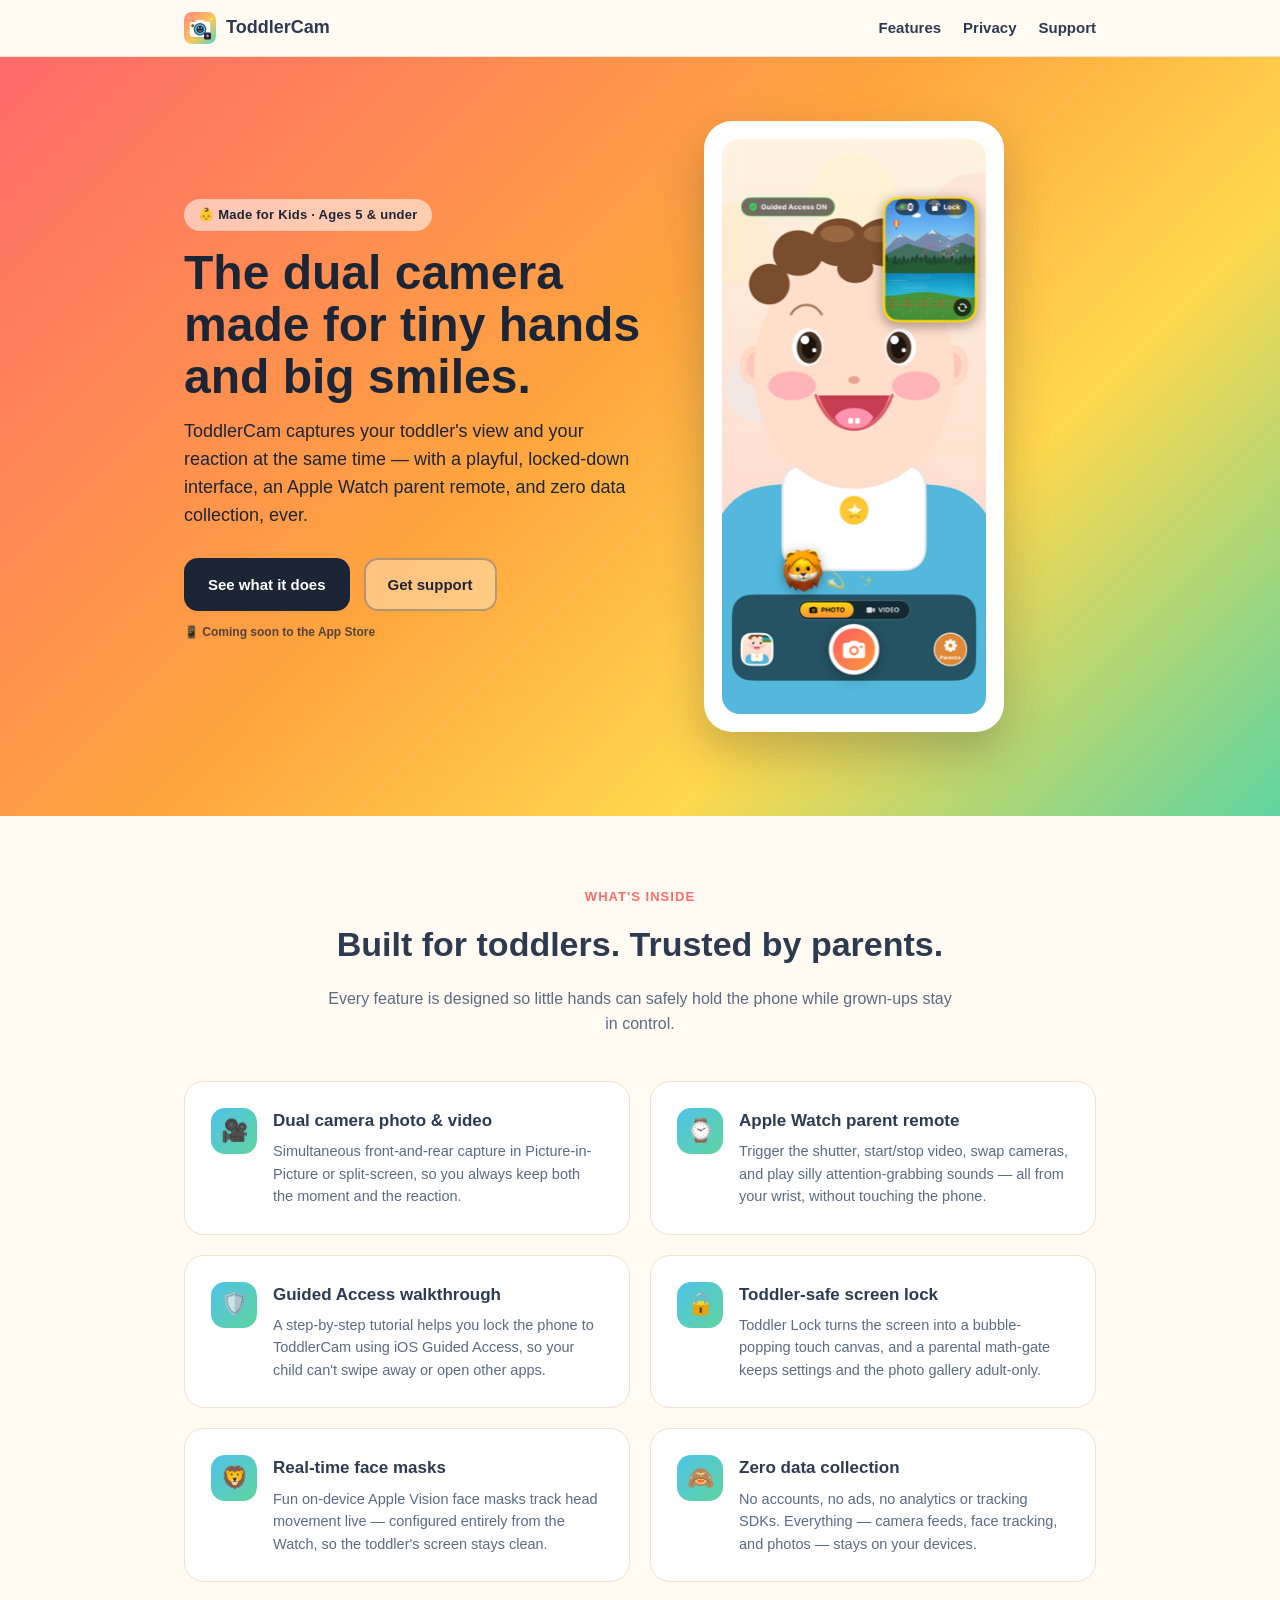
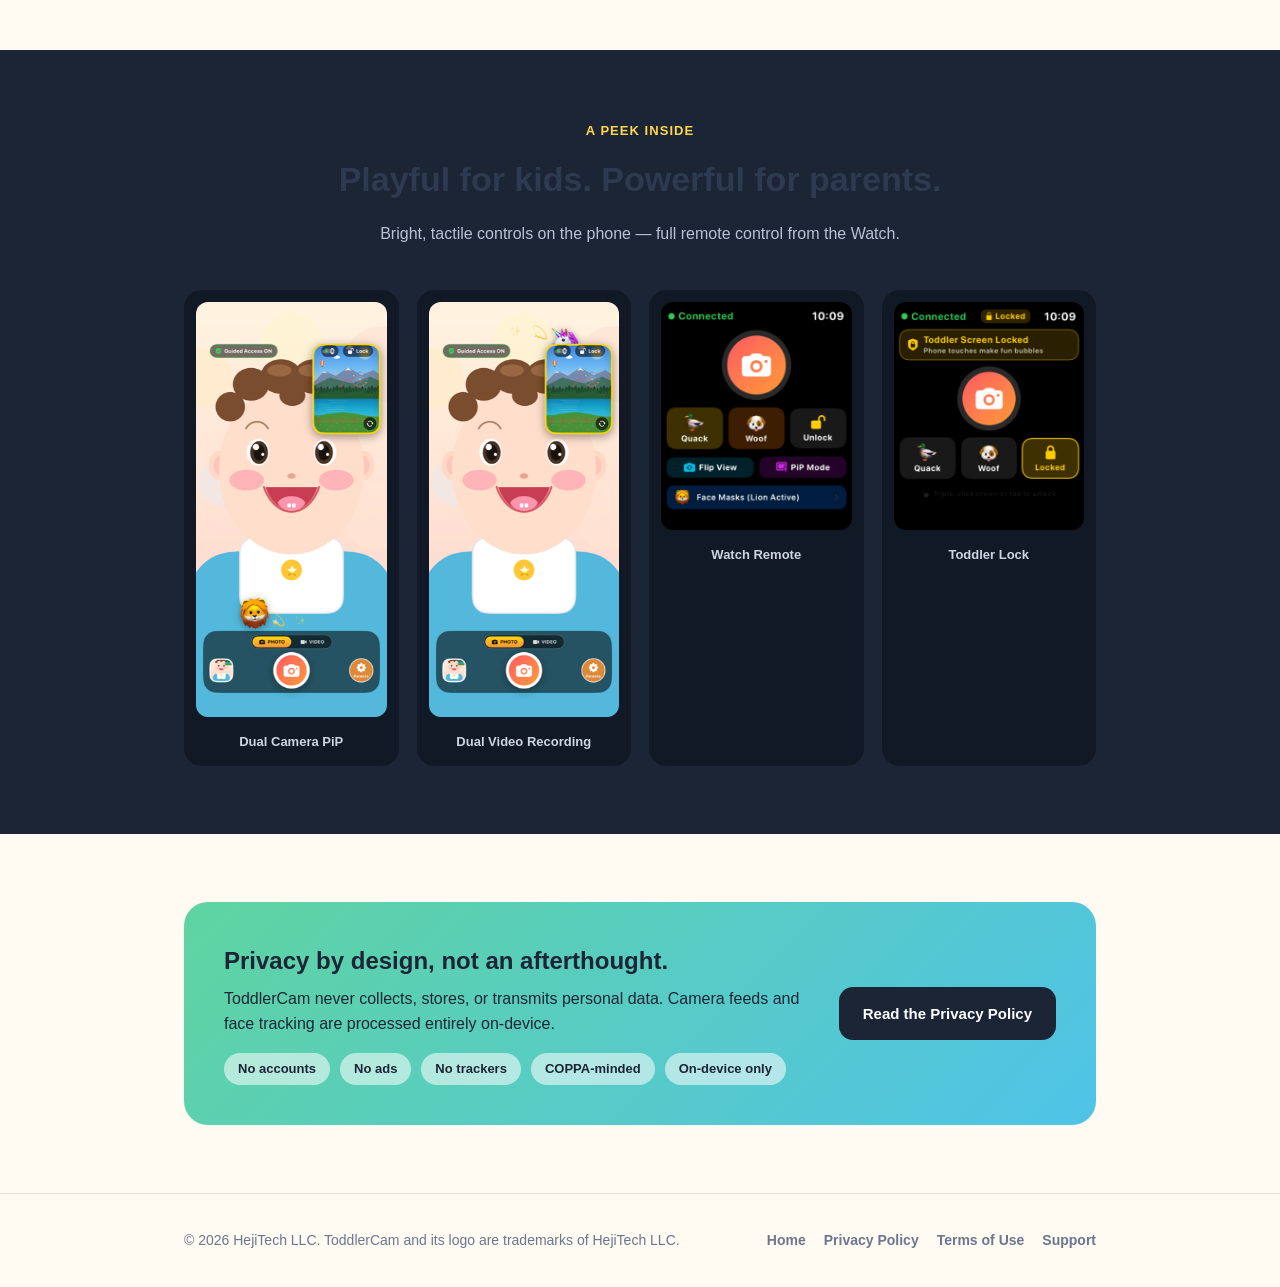
==== site/index.html @ aedd3dc6 "feat(site): add marketing site with privacy policy, terms, and support Adds a static landing page, P" ====
<!DOCTYPE html>
<html lang="en">
<head>
<meta charset="UTF-8">
<meta name="viewport" content="width=device-width, initial-scale=1">
<title>ToddlerCam — Dual Baby Camera</title>
<meta name="description" content="ToddlerCam is a child-safe dual-camera app for toddlers and babies, with an Apple Watch parent remote, Guided Access safety tools, and zero data collection.">
<link rel="icon" type="image/png" href="assets/app-icon.png">
<link rel="stylesheet" href="styles.css">
</head>
<body>

<nav class="nav">
  <div class="wrap">
    <a class="brand" href="index.html">
      <img src="assets/app-icon.png" alt="ToddlerCam icon">
      ToddlerCam
    </a>
    <div class="nav-links">
      <a href="#features">Features</a>
      <a href="#privacy">Privacy</a>
      <a href="support.html">Support</a>
    </div>
  </div>
</nav>

<header class="hero">
  <div class="wrap">
    <div>
      <span class="eyebrow">👶 Made for Kids · Ages 5 &amp; under</span>
      <h1>The dual camera made for tiny hands and big smiles.</h1>
      <p class="lead">
        ToddlerCam captures your toddler's view and your reaction at the same time —
        with a playful, locked-down interface, an Apple Watch parent remote, and
        zero data collection, ever.
      </p>
      <div class="cta-row">
        <a class="btn btn-dark" href="#features">See what it does</a>
        <a class="btn btn-outline" href="support.html">Get support</a>
      </div>
      <p class="badge-soon">📱 Coming soon to the App Store</p>
    </div>
    <div class="hero-art">
      <img src="assets/screenshot-dual-camera.png" alt="ToddlerCam dual camera picture-in-picture view">
    </div>
  </div>
</header>

<section id="features">
  <div class="wrap">
    <div class="section-head">
      <span class="kicker">What's inside</span>
      <h2>Built for toddlers. Trusted by parents.</h2>
      <p>Every feature is designed so little hands can safely hold the phone while grown-ups stay in control.</p>
    </div>
    <div class="features">
      <div class="feature-card">
        <div class="feature-icon">🎥</div>
        <div>
          <h3>Dual camera photo &amp; video</h3>
          <p>Simultaneous front-and-rear capture in Picture-in-Picture or split-screen, so you always keep both the moment and the reaction.</p>
        </div>
      </div>
      <div class="feature-card">
        <div class="feature-icon">⌚️</div>
        <div>
          <h3>Apple Watch parent remote</h3>
          <p>Trigger the shutter, start/stop video, swap cameras, and play silly attention-grabbing sounds — all from your wrist, without touching the phone.</p>
        </div>
      </div>
      <div class="feature-card">
        <div class="feature-icon">🛡️</div>
        <div>
          <h3>Guided Access walkthrough</h3>
          <p>A step-by-step tutorial helps you lock the phone to ToddlerCam using iOS Guided Access, so your child can't swipe away or open other apps.</p>
        </div>
      </div>
      <div class="feature-card">
        <div class="feature-icon">🔒</div>
        <div>
          <h3>Toddler-safe screen lock</h3>
          <p>Toddler Lock turns the screen into a bubble-popping touch canvas, and a parental math-gate keeps settings and the photo gallery adult-only.</p>
        </div>
      </div>
      <div class="feature-card">
        <div class="feature-icon">🦁</div>
        <div>
          <h3>Real-time face masks</h3>
          <p>Fun on-device Apple Vision face masks track head movement live — configured entirely from the Watch, so the toddler's screen stays clean.</p>
        </div>
      </div>
      <div class="feature-card">
        <div class="feature-icon">🙈</div>
        <div>
          <h3>Zero data collection</h3>
          <p>No accounts, no ads, no analytics or tracking SDKs. Everything — camera feeds, face tracking, and photos — stays on your devices.</p>
        </div>
      </div>
    </div>
  </div>
</section>

<section class="showcase">
  <div class="wrap">
    <div class="section-head">
      <span class="kicker">A peek inside</span>
      <h2>Playful for kids. Powerful for parents.</h2>
      <p>Bright, tactile controls on the phone — full remote control from the Watch.</p>
    </div>
    <div class="shots">
      <div class="shot">
        <img src="assets/screenshot-dual-camera.png" alt="Dual camera picture-in-picture view">
        <span>Dual Camera PiP</span>
      </div>
      <div class="shot">
        <img src="assets/screenshot-video.png" alt="Dual video recording in progress">
        <span>Dual Video Recording</span>
      </div>
      <div class="shot">
        <img src="assets/screenshot-watch.png" alt="Apple Watch remote control screen">
        <span>Watch Remote</span>
      </div>
      <div class="shot">
        <img src="assets/screenshot-lock.png" alt="Toddler lock bubble canvas on the Watch">
        <span>Toddler Lock</span>
      </div>
    </div>
  </div>
</section>

<section id="privacy">
  <div class="wrap">
    <div class="privacy-strip">
      <div>
        <h2>Privacy by design, not an afterthought.</h2>
        <p>ToddlerCam never collects, stores, or transmits personal data. Camera feeds and face tracking are processed entirely on-device.</p>
        <div class="pill-list">
          <span class="pill">No accounts</span>
          <span class="pill">No ads</span>
          <span class="pill">No trackers</span>
          <span class="pill">COPPA-minded</span>
          <span class="pill">On-device only</span>
        </div>
      </div>
      <a class="btn btn-dark" href="privacy.html">Read the Privacy Policy</a>
    </div>
  </div>
</section>

<footer>
  <div class="wrap">
    <span>© 2026 HejiTech LLC. ToddlerCam and its logo are trademarks of HejiTech LLC.</span>
    <nav>
      <a href="index.html">Home</a>
      <a href="privacy.html">Privacy Policy</a>
      <a href="terms.html">Terms of Use</a>
      <a href="support.html">Support</a>
    </nav>
  </div>
</footer>

</body>
</html>
---- site/styles.css ----
:root {
  --coral: #ff6b6b;
  --orange: #ffa53e;
  --yellow: #ffd84d;
  --mint: #5fd4a0;
  --sky: #4fc3e8;
  --navy: #2e3a50;
  --navy-deep: #1c2536;
  --ink: #26324a;
  --paper: #fffaf2;
  --card: #ffffff;
  --line: #eee2d0;
  --max: 960px;
}

* { box-sizing: border-box; }

html { scroll-behavior: smooth; }

body {
  margin: 0;
  font-family: -apple-system, BlinkMacSystemFont, "Segoe UI", Roboto, Helvetica, Arial, sans-serif;
  color: var(--ink);
  background: var(--paper);
  line-height: 1.55;
}

a { color: var(--coral); }
a:hover { color: var(--orange); }

img { display: block; max-width: 100%; }

.wrap {
  max-width: var(--max);
  margin: 0 auto;
  padding: 0 24px;
}

/* Nav */
.nav {
  position: sticky;
  top: 0;
  z-index: 20;
  background: rgba(255, 250, 242, 0.92);
  backdrop-filter: saturate(180%) blur(8px);
  border-bottom: 1px solid var(--line);
}

.nav .wrap {
  display: flex;
  align-items: center;
  justify-content: space-between;
  padding-top: 12px;
  padding-bottom: 12px;
}

.brand {
  display: flex;
  align-items: center;
  gap: 10px;
  font-weight: 800;
  font-size: 18px;
  color: var(--navy);
  text-decoration: none;
}

.brand img { width: 32px; height: 32px; border-radius: 8px; }

.nav-links {
  display: flex;
  gap: 22px;
  font-weight: 600;
  font-size: 15px;
}

.nav-links a { color: var(--navy); text-decoration: none; }
.nav-links a:hover { color: var(--coral); }

/* Hero */
.hero {
  background: linear-gradient(135deg, var(--coral) 0%, var(--orange) 45%, var(--yellow) 70%, var(--mint) 100%);
  padding: 64px 0 84px;
  color: var(--navy-deep);
}

.hero .wrap {
  display: grid;
  grid-template-columns: 1.1fr 0.9fr;
  gap: 40px;
  align-items: center;
}

@media (max-width: 720px) {
  .hero .wrap { grid-template-columns: 1fr; text-align: center; }
  .hero-art { order: -1; margin: 0 auto; }
}

.eyebrow {
  display: inline-block;
  background: rgba(255, 255, 255, 0.55);
  border-radius: 999px;
  padding: 6px 14px;
  font-weight: 700;
  font-size: 13px;
  letter-spacing: 0.02em;
  margin-bottom: 16px;
}

.hero h1 {
  font-size: clamp(32px, 5vw, 48px);
  line-height: 1.08;
  margin: 0 0 16px;
  font-weight: 800;
}

.hero p.lead {
  font-size: 18px;
  max-width: 46ch;
  margin: 0 0 28px;
}

@media (max-width: 720px) {
  .hero p.lead { margin-left: auto; margin-right: auto; }
}

.cta-row {
  display: flex;
  gap: 14px;
  flex-wrap: wrap;
}

@media (max-width: 720px) {
  .cta-row { justify-content: center; }
}

.btn {
  display: inline-flex;
  align-items: center;
  gap: 8px;
  padding: 13px 22px;
  border-radius: 14px;
  font-weight: 700;
  font-size: 15px;
  text-decoration: none;
  border: 2px solid transparent;
}

.btn-dark {
  background: var(--navy-deep);
  color: #fff;
}
.btn-dark:hover { background: #10151f; color: #fff; }

.btn-outline {
  background: rgba(255, 255, 255, 0.35);
  color: var(--navy-deep);
  border-color: rgba(46, 58, 80, 0.35);
}
.btn-outline:hover { background: rgba(255, 255, 255, 0.6); color: var(--navy-deep); }

.badge-soon {
  font-size: 12px;
  font-weight: 700;
  opacity: 0.75;
}

.hero-art {
  background: var(--card);
  border-radius: 28px;
  padding: 18px;
  box-shadow: 0 20px 45px rgba(28, 37, 54, 0.25);
  max-width: 300px;
}

.hero-art img { border-radius: 18px; }

/* Sections */
section { padding: 68px 0; }

.section-head {
  text-align: center;
  max-width: 640px;
  margin: 0 auto 44px;
}

.section-head .kicker {
  color: var(--coral);
  font-weight: 800;
  font-size: 13px;
  letter-spacing: 0.08em;
  text-transform: uppercase;
}

.section-head h2 {
  font-size: clamp(26px, 3.4vw, 34px);
  margin: 10px 0 12px;
  color: var(--navy);
}

.section-head p { color: #5c6a82; font-size: 16px; }

.features {
  display: grid;
  grid-template-columns: repeat(2, 1fr);
  gap: 20px;
}

@media (max-width: 720px) {
  .features { grid-template-columns: 1fr; }
}

.feature-card {
  background: var(--card);
  border: 1px solid var(--line);
  border-radius: 20px;
  padding: 26px;
  display: flex;
  gap: 16px;
}

.feature-icon {
  flex: 0 0 auto;
  width: 46px;
  height: 46px;
  border-radius: 14px;
  display: flex;
  align-items: center;
  justify-content: center;
  font-size: 22px;
  background: linear-gradient(135deg, var(--sky), var(--mint));
}

.feature-card h3 {
  margin: 0 0 6px;
  font-size: 17px;
  color: var(--navy);
}

.feature-card p { margin: 0; color: #5c6a82; font-size: 14.5px; }

.showcase {
  background: var(--navy-deep);
  color: #f4f1ea;
}

.showcase .section-head p { color: #b9c2d4; }
.showcase .section-head .kicker { color: var(--yellow); }

.shots {
  display: grid;
  grid-template-columns: repeat(4, 1fr);
  gap: 18px;
}

@media (max-width: 900px) {
  .shots { grid-template-columns: repeat(2, 1fr); }
}

.shot {
  background: #111826;
  border-radius: 18px;
  padding: 12px;
  text-align: center;
}

.shot img { border-radius: 12px; margin: 0 auto 12px; }
.shot span { font-size: 13px; font-weight: 600; color: #cdd5e4; }

.privacy-strip {
  background: linear-gradient(135deg, var(--mint), var(--sky));
  border-radius: 24px;
  padding: 40px;
  display: grid;
  grid-template-columns: 1fr auto;
  gap: 24px;
  align-items: center;
  color: var(--navy-deep);
}

@media (max-width: 720px) {
  .privacy-strip { grid-template-columns: 1fr; text-align: center; }
}

.privacy-strip h2 { margin: 0 0 8px; font-size: 24px; }
.privacy-strip p { margin: 0; }

.pill-list {
  display: flex;
  flex-wrap: wrap;
  gap: 10px;
  margin-top: 16px;
}

@media (max-width: 720px) {
  .pill-list { justify-content: center; }
}

.pill {
  background: rgba(255, 255, 255, 0.55);
  border-radius: 999px;
  padding: 6px 14px;
  font-size: 13px;
  font-weight: 700;
}

footer {
  border-top: 1px solid var(--line);
  padding: 36px 0;
  font-size: 14px;
  color: #6b7690;
}

footer .wrap {
  display: flex;
  justify-content: space-between;
  flex-wrap: wrap;
  gap: 16px;
}

footer nav { display: flex; gap: 18px; flex-wrap: wrap; }
footer nav a { color: #6b7690; text-decoration: none; font-weight: 600; }
footer nav a:hover { color: var(--coral); }

/* Legal / doc pages */
.doc-hero {
  background: linear-gradient(135deg, var(--coral), var(--orange));
  color: var(--navy-deep);
  padding: 48px 0 40px;
}

.doc-hero h1 { margin: 0 0 8px; font-size: clamp(28px, 4vw, 38px); }
.doc-hero p { margin: 0; font-weight: 600; }

.doc {
  max-width: 760px;
  margin: 0 auto;
  padding: 48px 24px 80px;
}

.doc h2 {
  color: var(--navy);
  font-size: 20px;
  margin-top: 40px;
  border-bottom: 2px solid var(--line);
  padding-bottom: 8px;
}

.doc h2:first-child { margin-top: 0; }

.doc h3 { color: var(--navy); font-size: 16.5px; margin-top: 24px; }

.doc p, .doc li { color: #3d4a63; font-size: 15.5px; }

.doc ul { padding-left: 20px; }

.callout {
  background: #fff4e6;
  border: 1px solid #ffdca8;
  border-radius: 14px;
  padding: 16px 20px;
  font-size: 14.5px;
  color: #7a4a12;
  margin: 20px 0;
}

.faq-item {
  background: var(--card);
  border: 1px solid var(--line);
  border-radius: 16px;
  padding: 20px 22px;
  margin-bottom: 14px;
}

.faq-item h3 { margin: 0 0 8px; color: var(--navy); font-size: 16px; }
.faq-item p { margin: 0; color: #5c6a82; font-size: 14.5px; }

.contact-card {
  background: var(--navy-deep);
  color: #f4f1ea;
  border-radius: 20px;
  padding: 32px;
  text-align: center;
}

.contact-card a {
  color: var(--yellow);
  font-weight: 700;
  font-size: 18px;
}
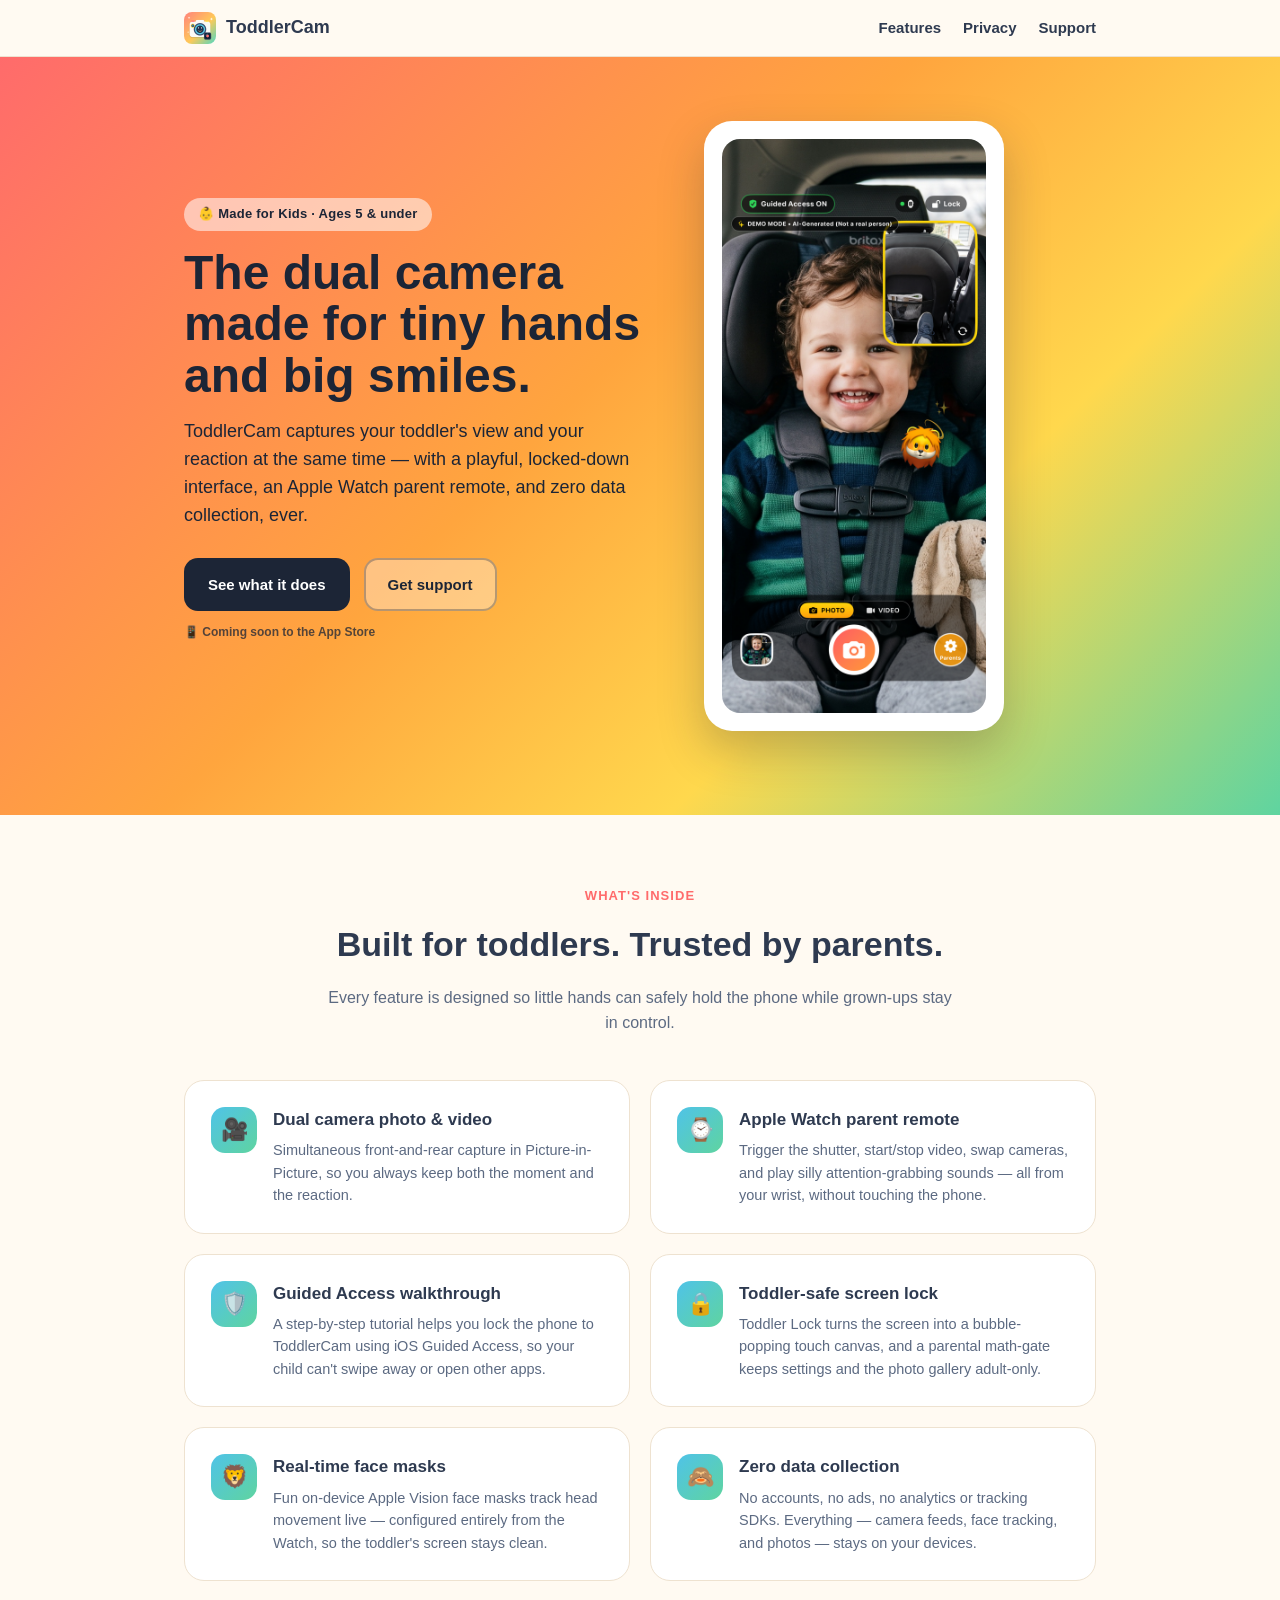
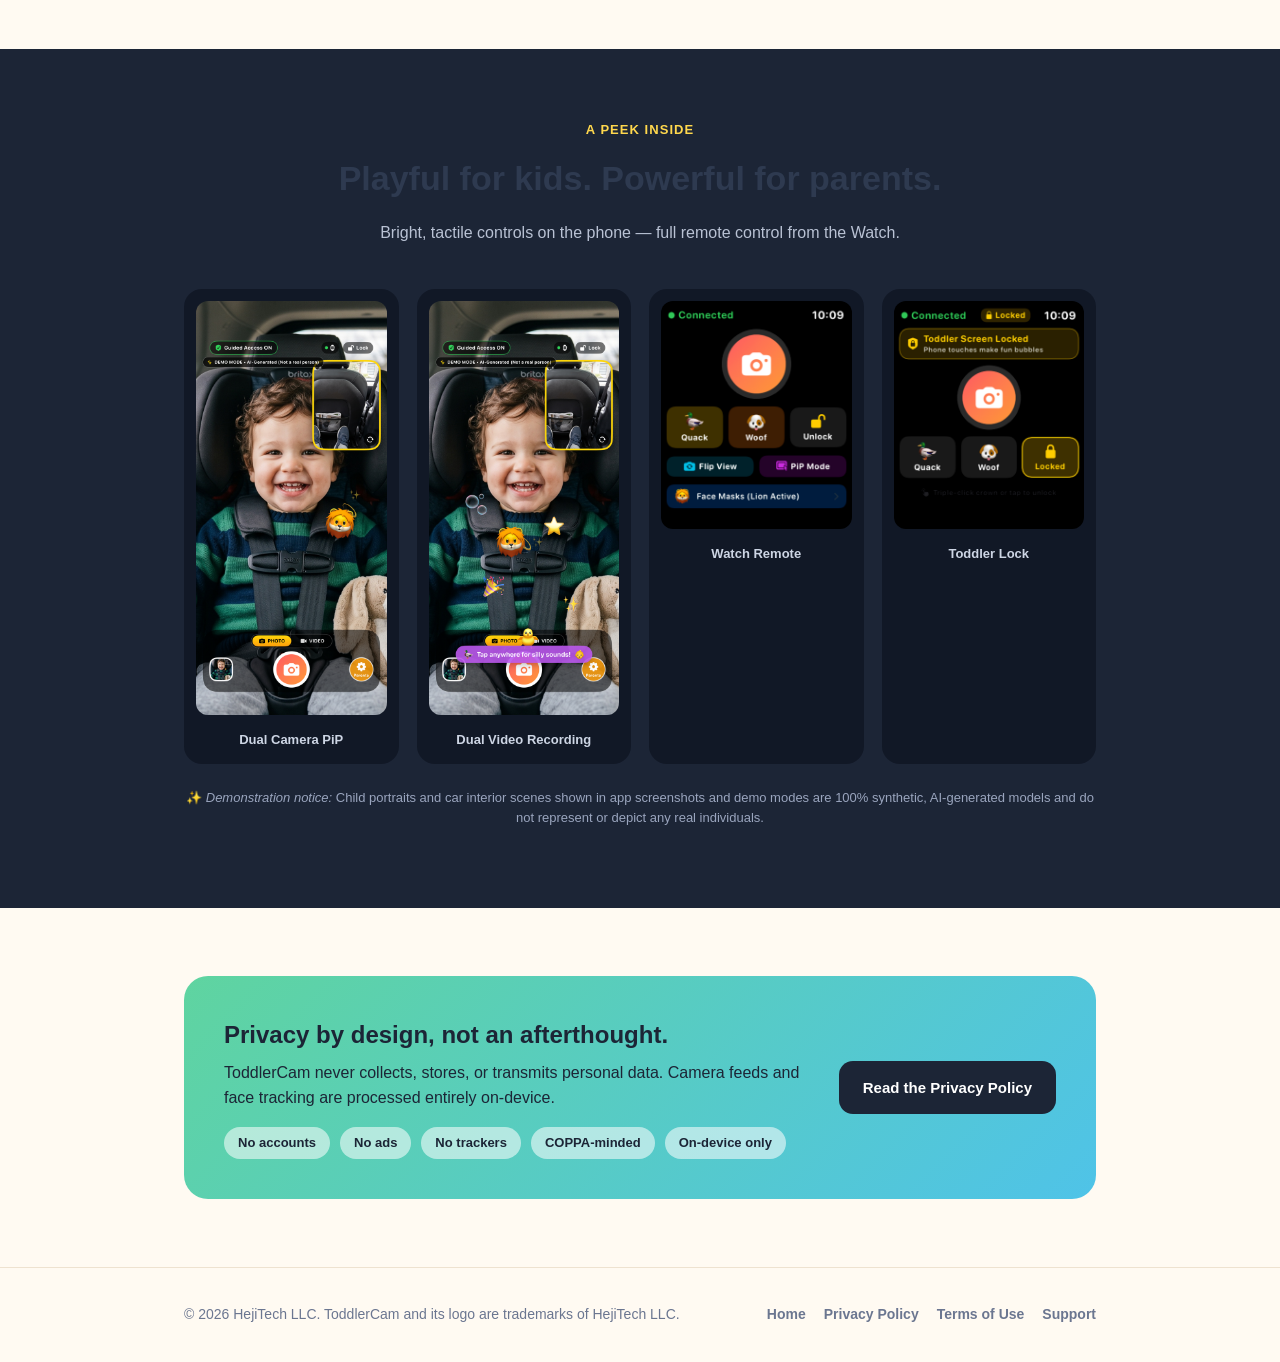
==== commit 7928509d: "feat(demo): update landing page and App Store metadata with AI demo imagery and disclaimers" ====
--- a/site/index.html
+++ b/site/index.html
@@ -41,7 +41,7 @@
       <p class="badge-soon">📱 Coming soon to the App Store</p>
     </div>
     <div class="hero-art">
-      <img src="assets/screenshot-dual-camera.png" alt="ToddlerCam dual camera picture-in-picture view">
+      <img src="assets/screenshot-dual-camera.png" alt="ToddlerCam dual camera picture-in-picture view with toddler in car seat and AI demonstration">
     </div>
   </div>
 </header>
@@ -58,7 +58,7 @@
         <div class="feature-icon">🎥</div>
         <div>
           <h3>Dual camera photo &amp; video</h3>
-          <p>Simultaneous front-and-rear capture in Picture-in-Picture or split-screen, so you always keep both the moment and the reaction.</p>
+          <p>Simultaneous front-and-rear capture in Picture-in-Picture, so you always keep both the moment and the reaction.</p>
         </div>
       </div>
       <div class="feature-card">
@@ -125,6 +125,7 @@
         <span>Toddler Lock</span>
       </div>
     </div>
+    <p class="disclaimer-note">✨ <em>Demonstration notice:</em> Child portraits and car interior scenes shown in app screenshots and demo modes are 100% synthetic, AI-generated models and do not represent or depict any real individuals.</p>
   </div>
 </section>
 
--- a/site/styles.css
+++ b/site/styles.css
@@ -266,6 +266,14 @@
 .shot img { border-radius: 12px; margin: 0 auto 12px; }
 .shot span { font-size: 13px; font-weight: 600; color: #cdd5e4; }
 
+.disclaimer-note {
+  margin-top: 24px;
+  text-align: center;
+  font-size: 13px;
+  color: #9aa5be;
+  line-height: 1.5;
+}
+
 .privacy-strip {
   background: linear-gradient(135deg, var(--mint), var(--sky));
   border-radius: 24px;
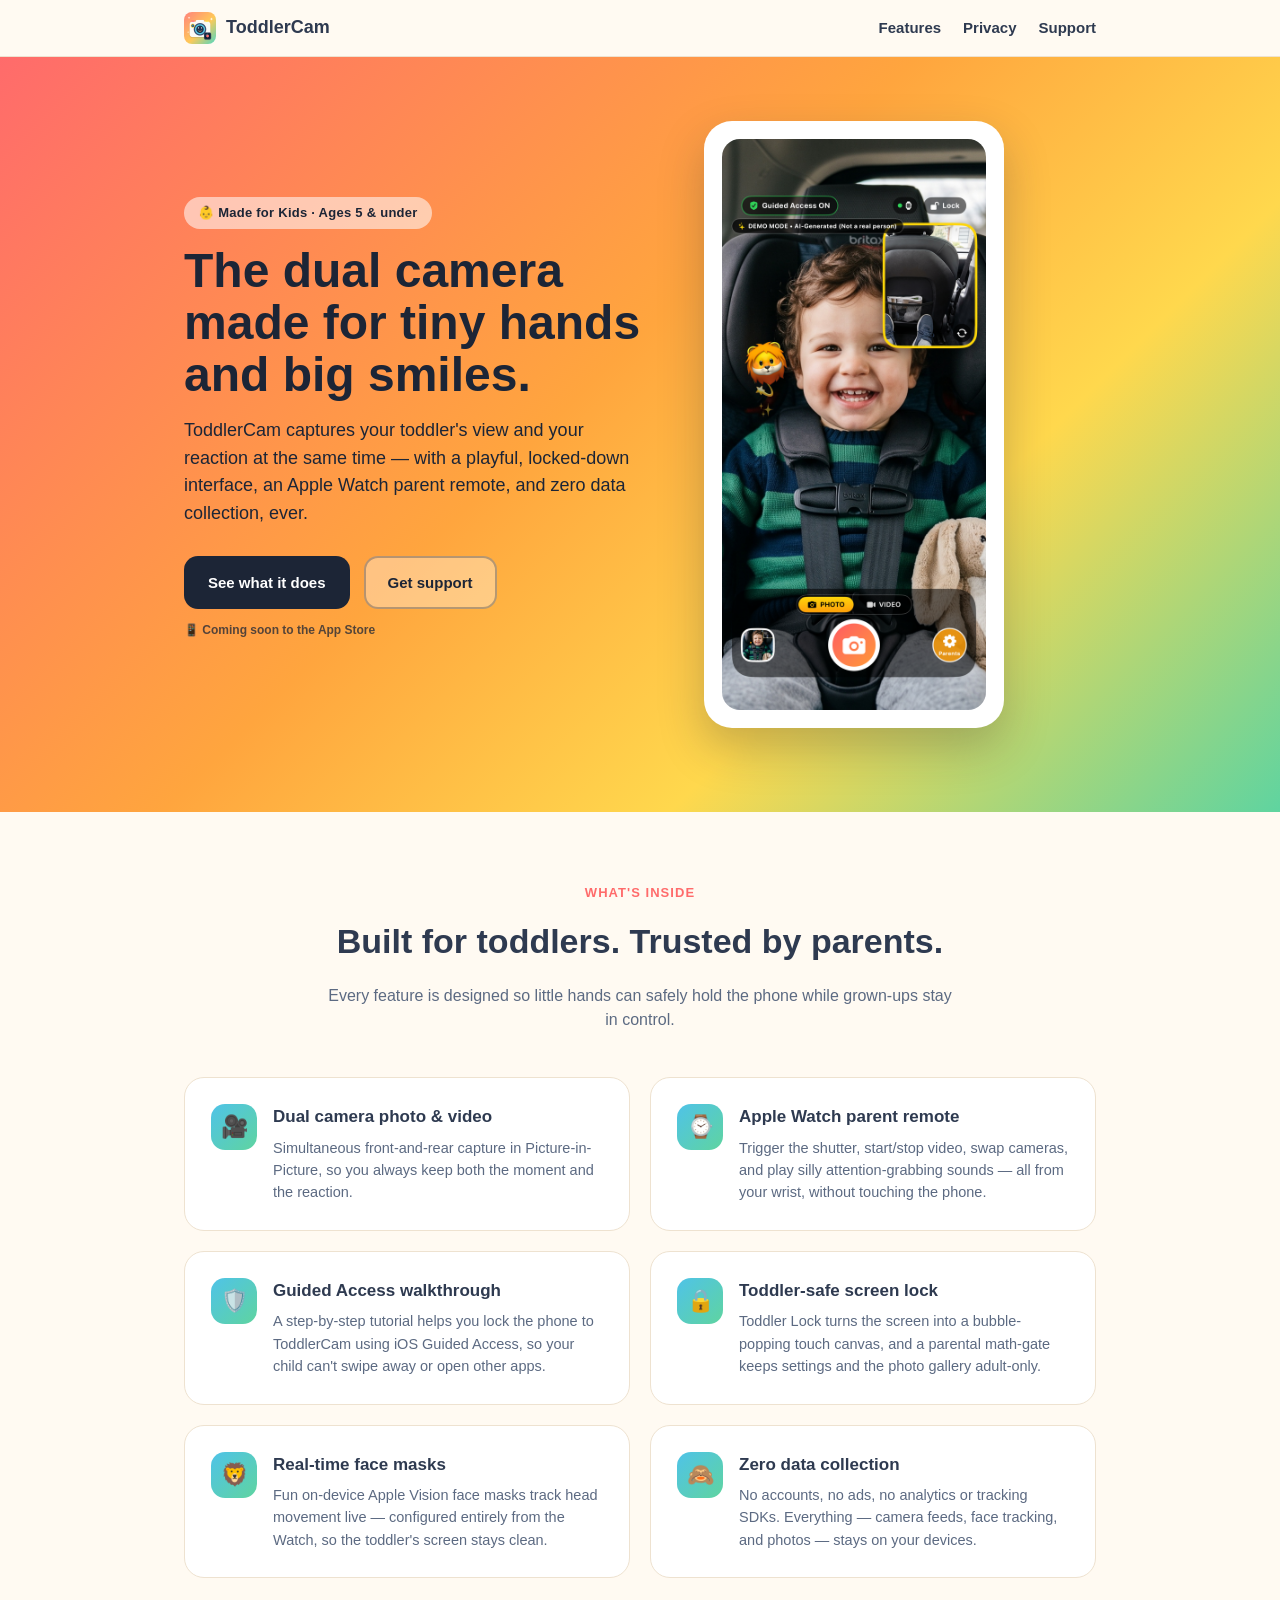
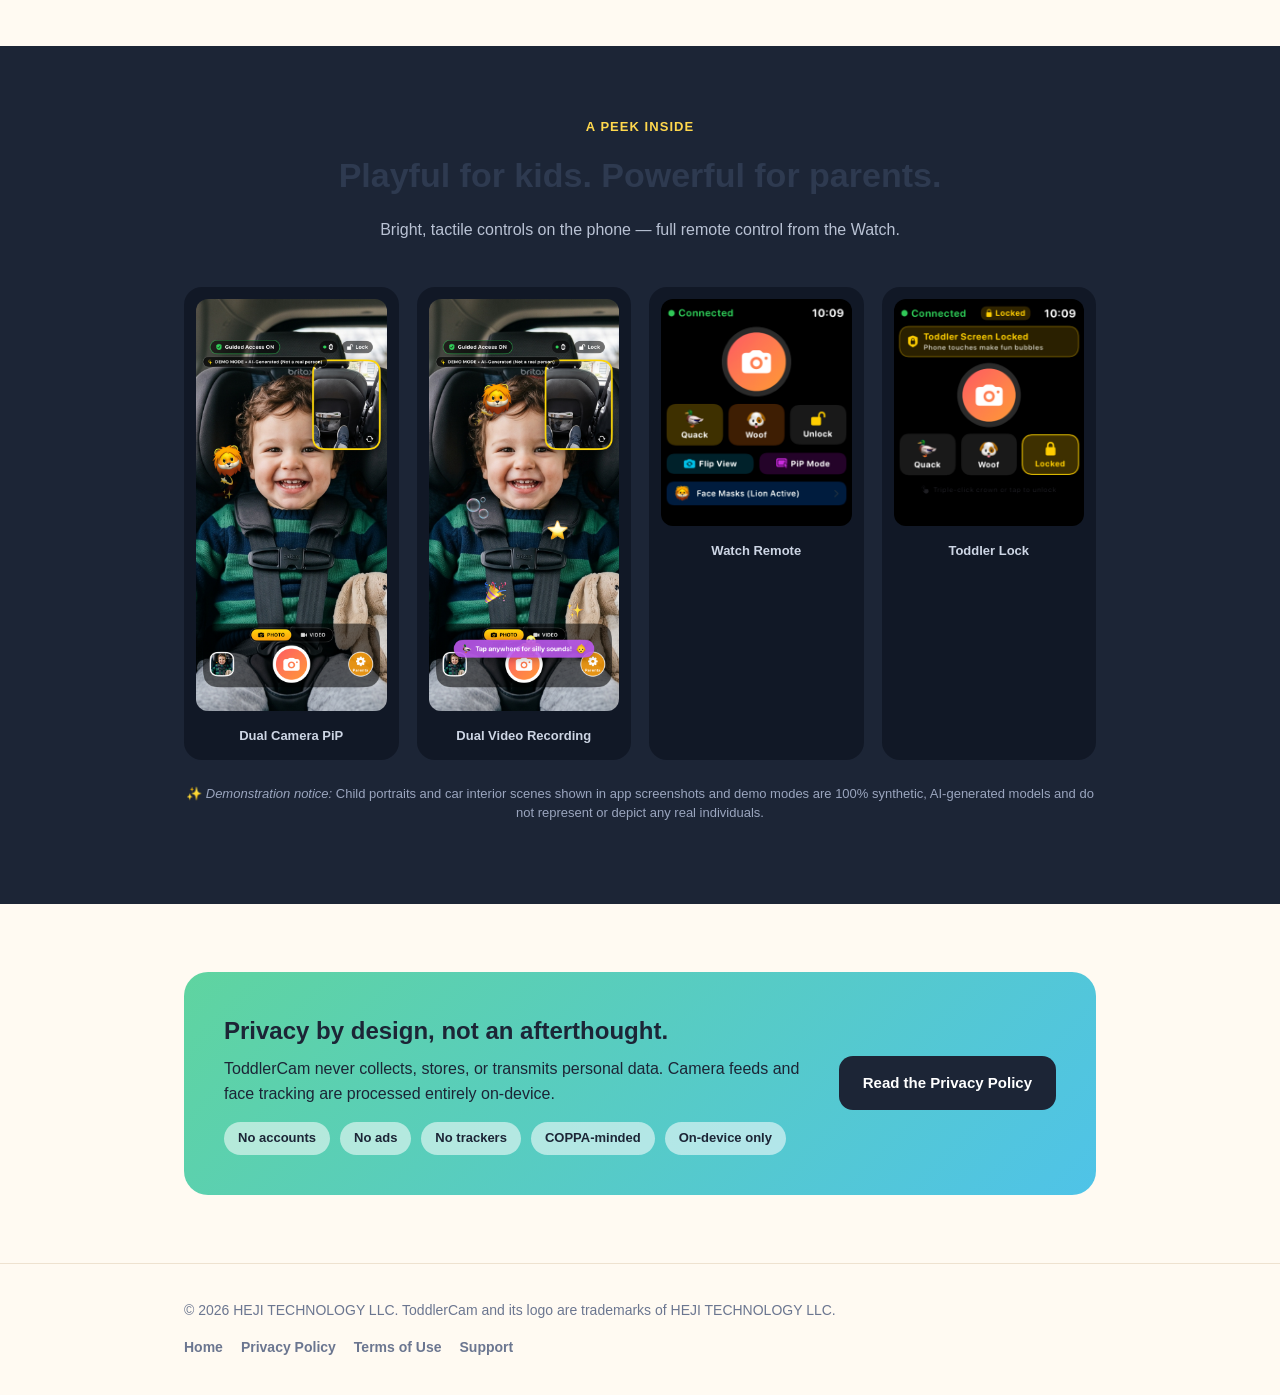
==== commit 3af6bfc6: "docs: standardize legal company name to HEJI TECHNOLOGY LLC across metadata and site" ====
--- a/site/index.html
+++ b/site/index.html
@@ -150,7 +150,7 @@
 
 <footer>
   <div class="wrap">
-    <span>© 2026 HejiTech LLC. ToddlerCam and its logo are trademarks of HejiTech LLC.</span>
+    <span>© 2026 HEJI TECHNOLOGY LLC. ToddlerCam and its logo are trademarks of HEJI TECHNOLOGY LLC.</span>
     <nav>
       <a href="index.html">Home</a>
       <a href="privacy.html">Privacy Policy</a>
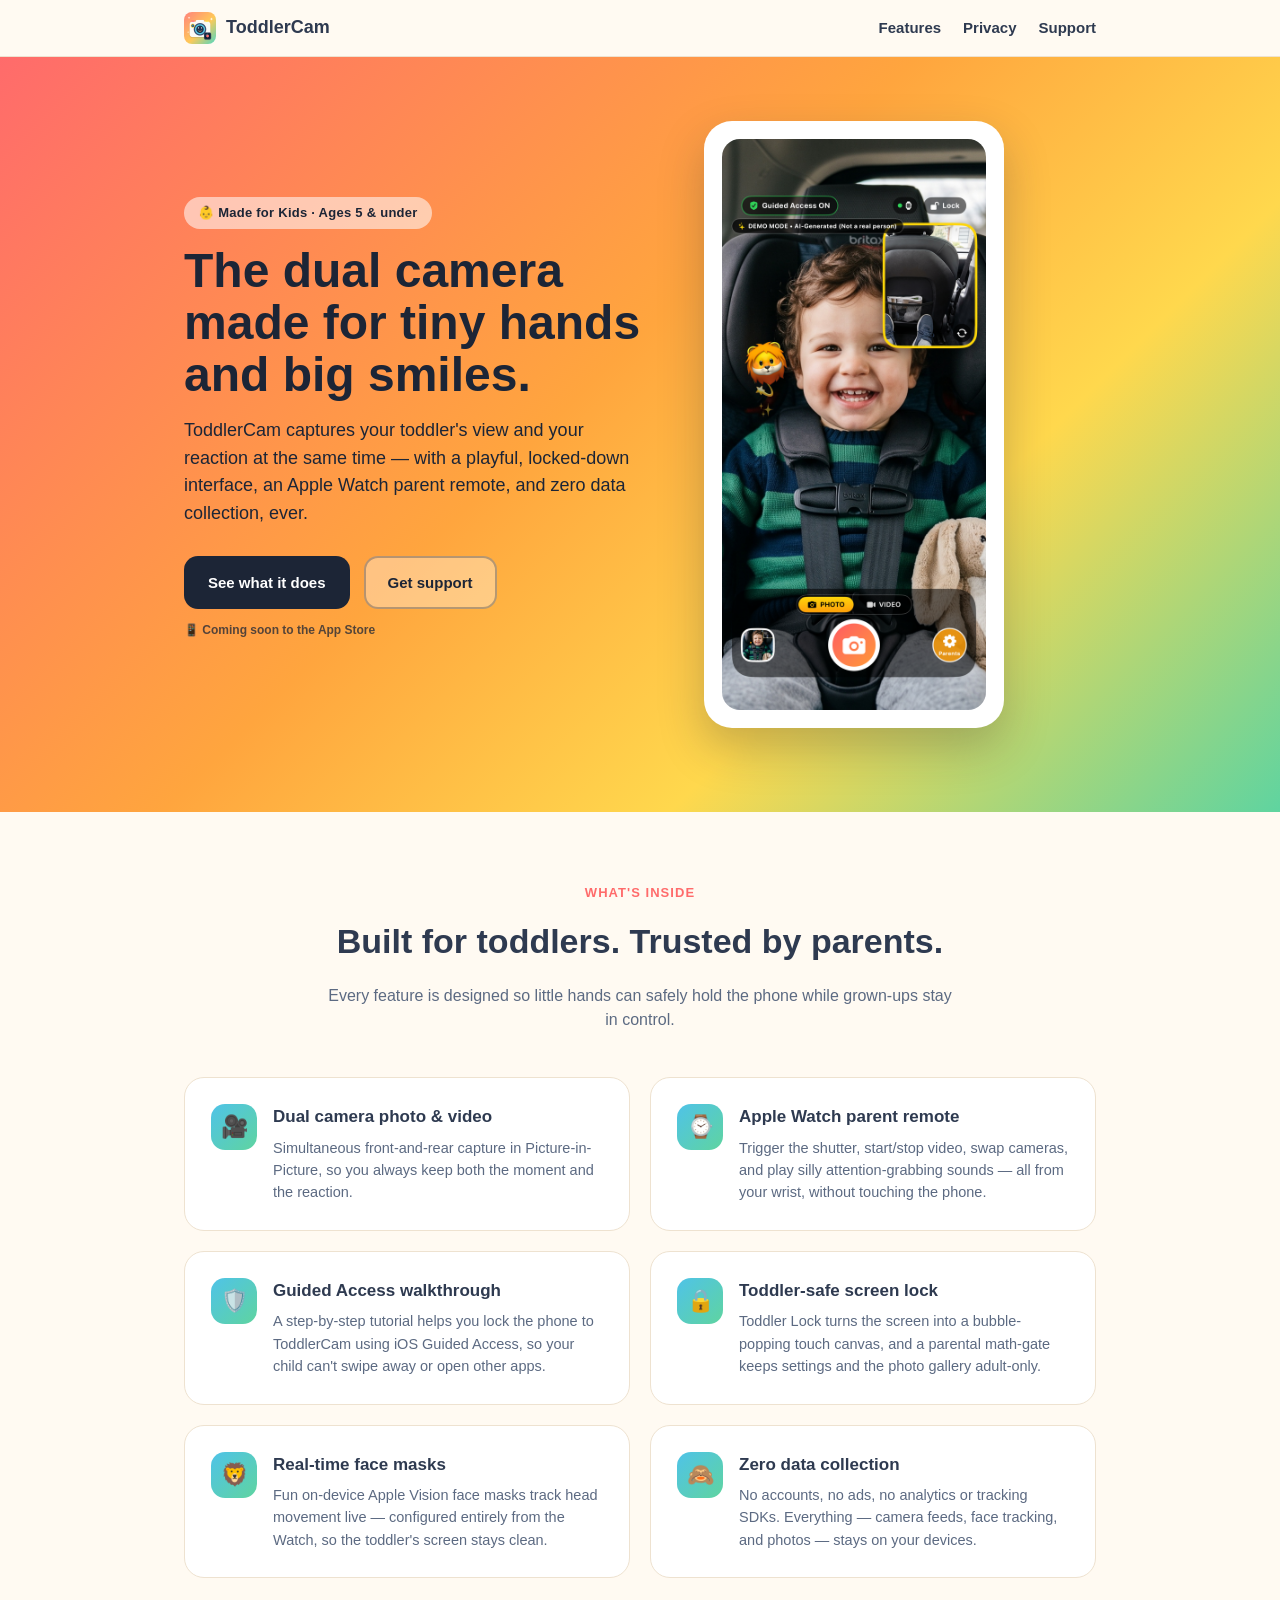
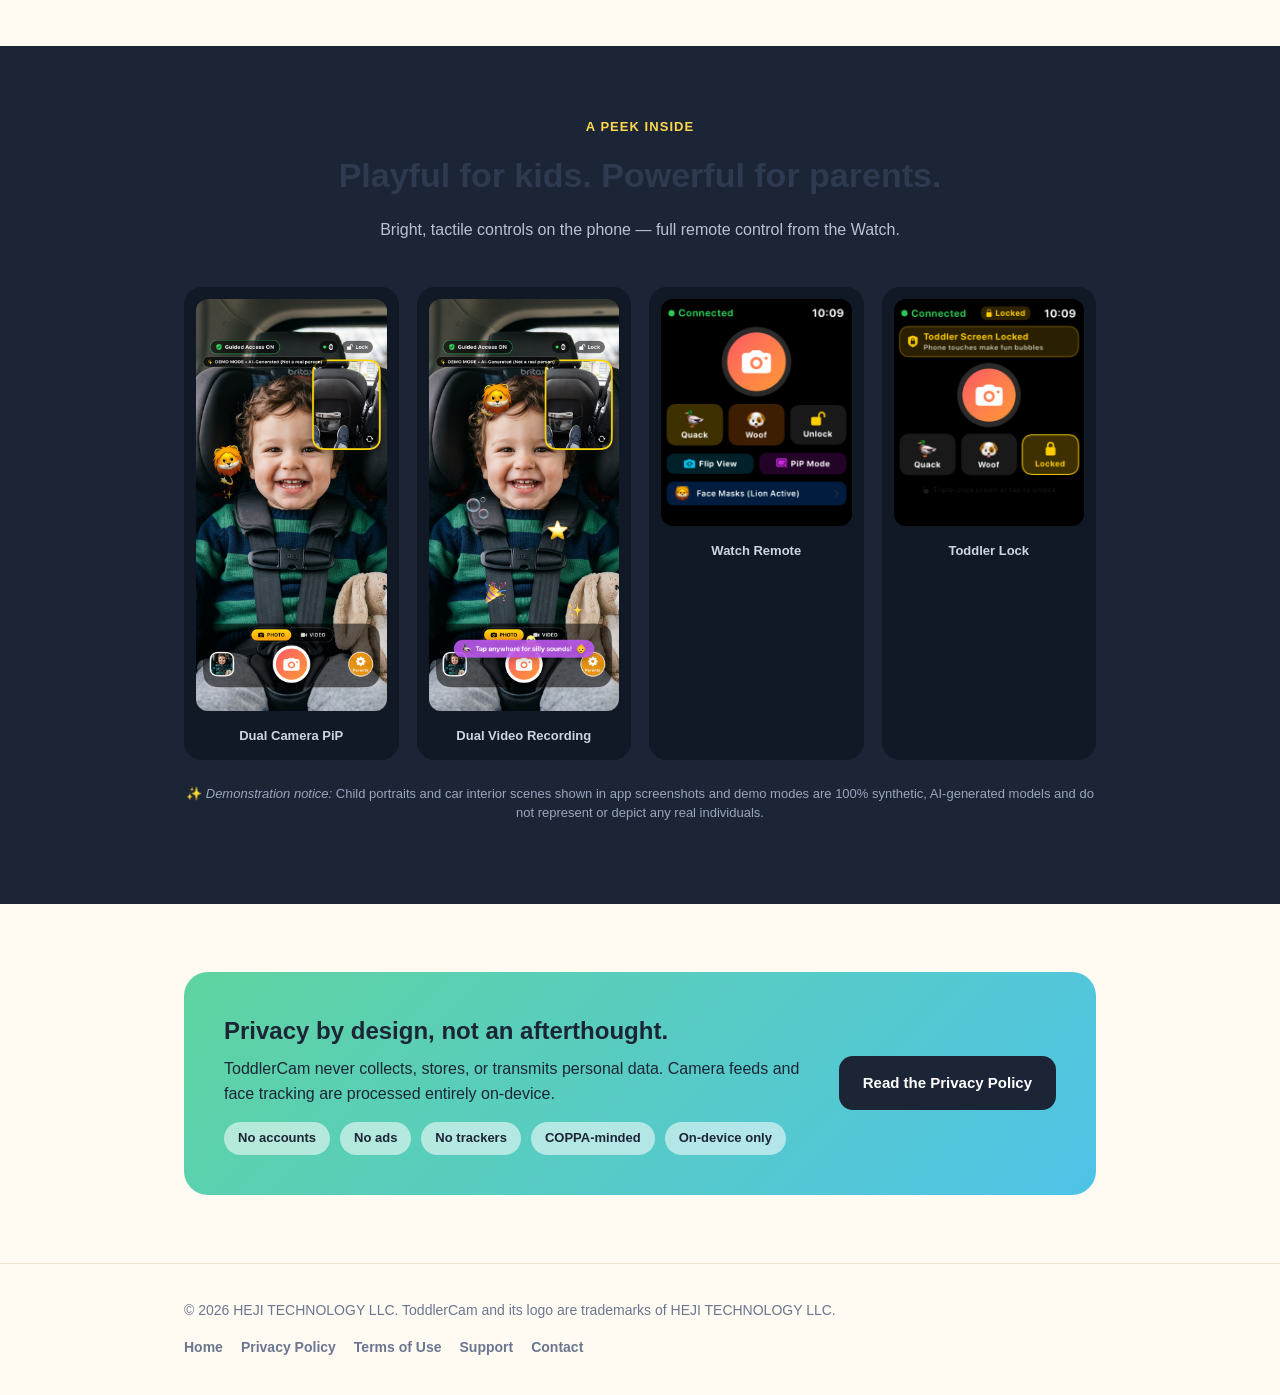
==== commit f016d489: "docs: update support and contact email to info@hejitech.com on landing site" ====
--- a/site/index.html
+++ b/site/index.html
@@ -156,6 +156,7 @@
       <a href="privacy.html">Privacy Policy</a>
       <a href="terms.html">Terms of Use</a>
       <a href="support.html">Support</a>
+      <a href="mailto:info@hejitech.com">Contact</a>
     </nav>
   </div>
 </footer>
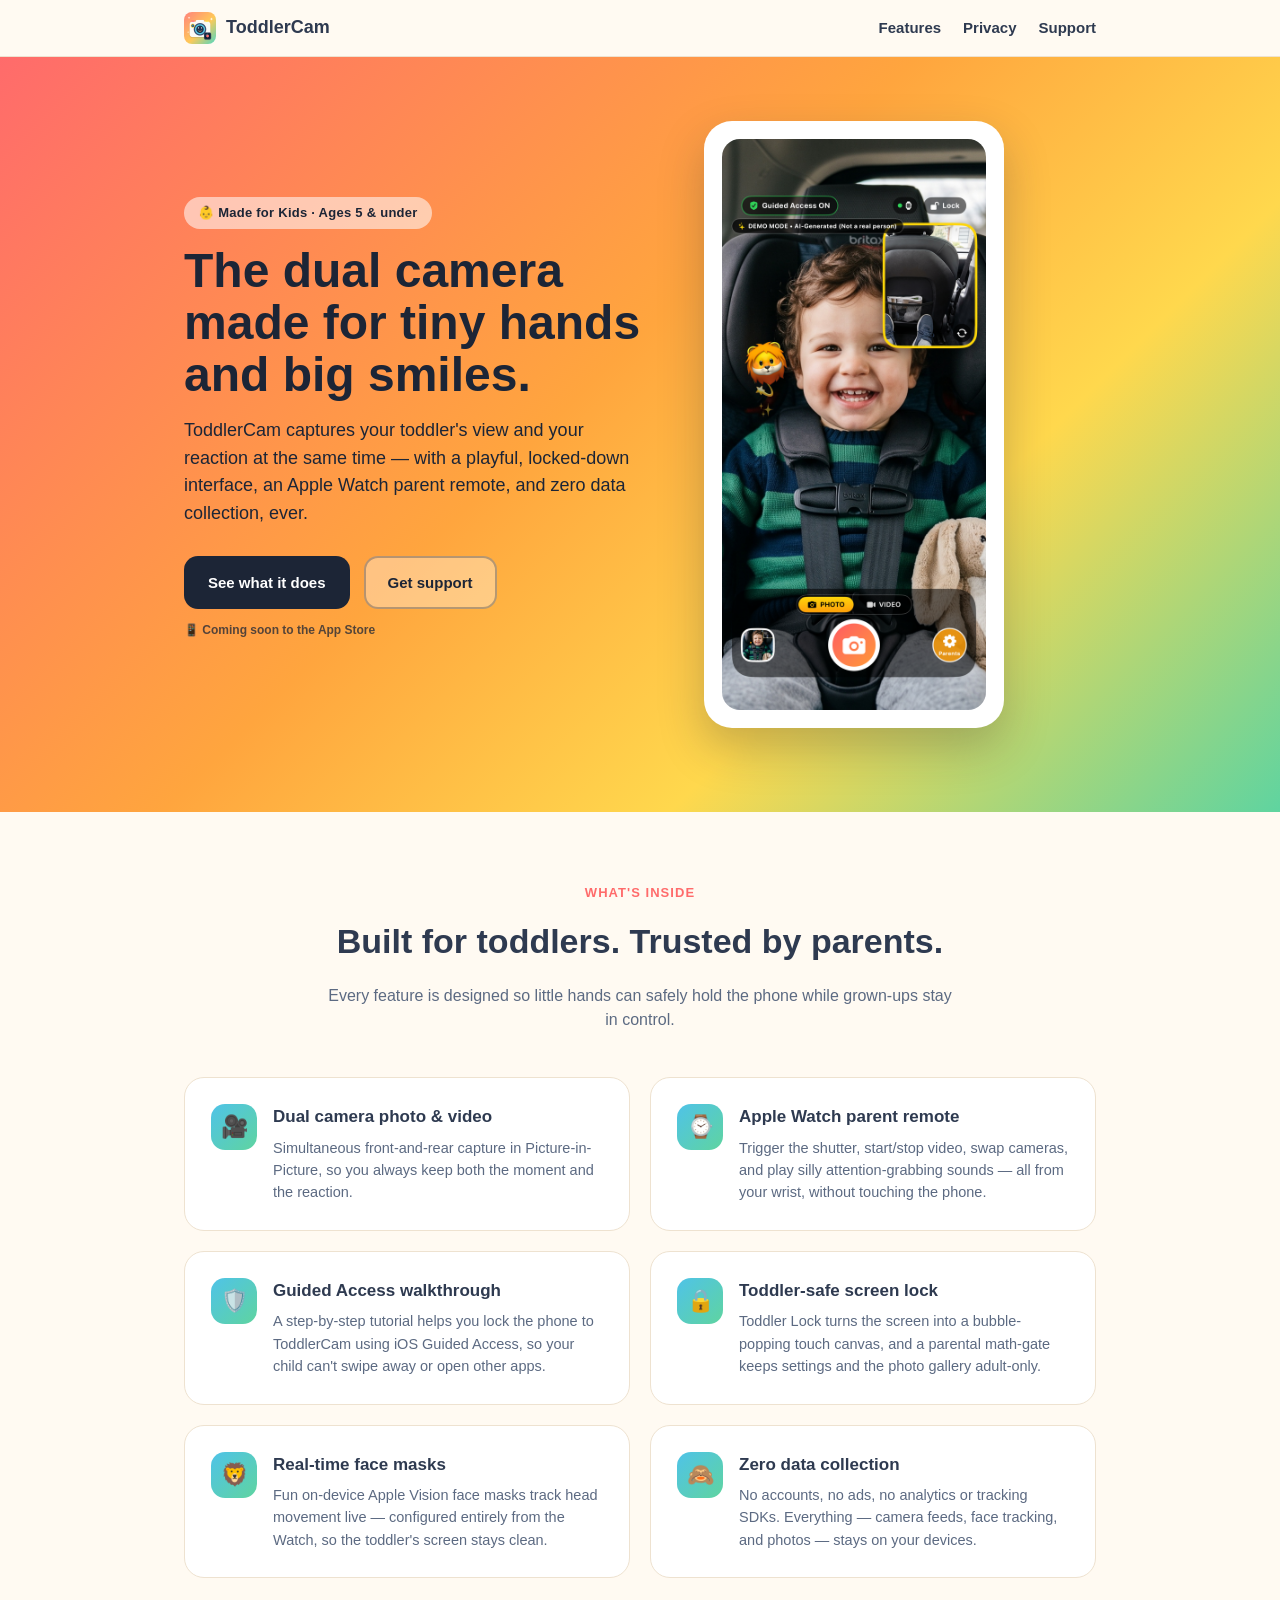
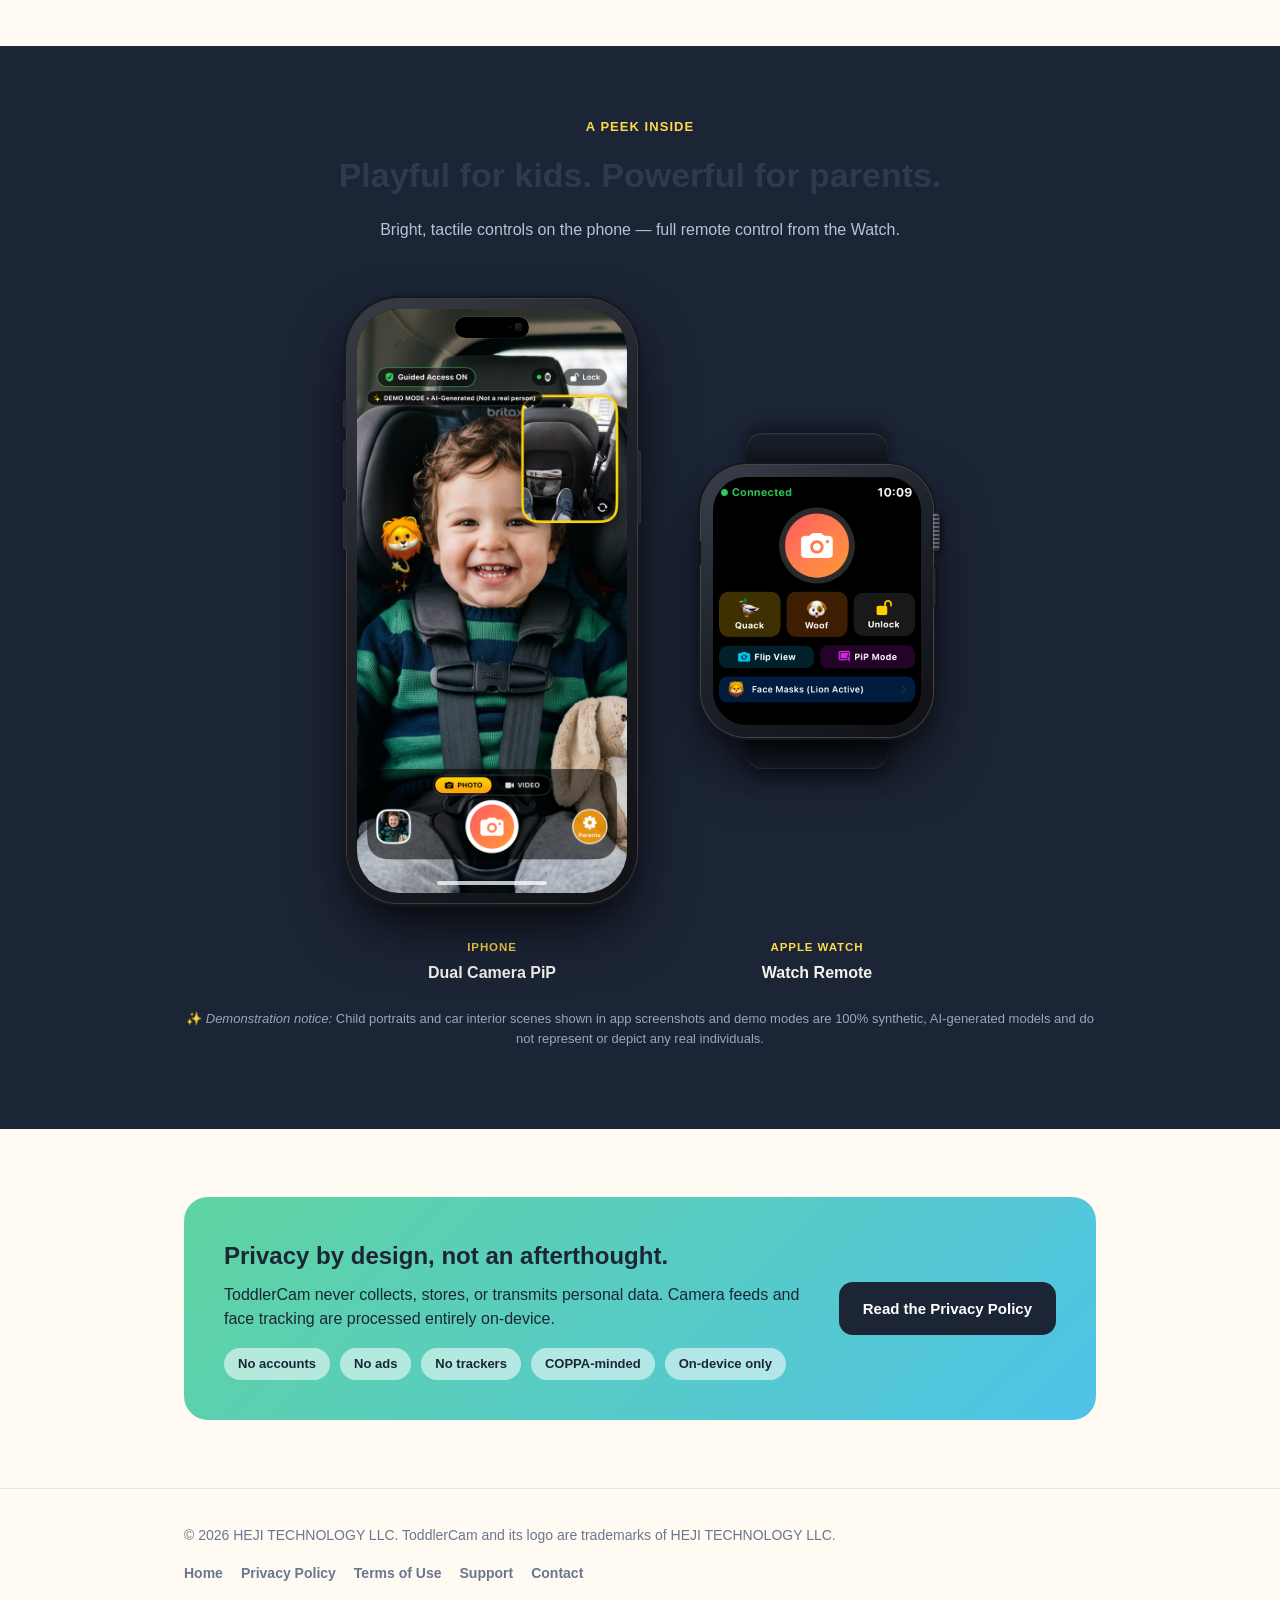
==== commit 4e91756b: "feat(site): update showcase to iPhone and Apple Watch device frames with 2 screenshots" ====
--- a/site/index.html
+++ b/site/index.html
@@ -107,22 +107,49 @@
       <h2>Playful for kids. Powerful for parents.</h2>
       <p>Bright, tactile controls on the phone — full remote control from the Watch.</p>
     </div>
-    <div class="shots">
-      <div class="shot">
-        <img src="assets/screenshot-dual-camera.png" alt="Dual camera picture-in-picture view">
-        <span>Dual Camera PiP</span>
+    <div class="device-stage">
+      <div class="device-card">
+        <div class="device-frame-box">
+          <div class="iphone-frame">
+            <div class="iphone-btn iphone-action"></div>
+            <div class="iphone-btn iphone-vol-up"></div>
+            <div class="iphone-btn iphone-vol-down"></div>
+            <div class="iphone-btn iphone-power"></div>
+            <div class="iphone-screen">
+              <div class="dynamic-island">
+                <span class="sensor-dot"></span>
+                <span class="lens-reflection"></span>
+              </div>
+              <img src="assets/screenshot-dual-camera.png" alt="Dual camera picture-in-picture view on iPhone">
+              <div class="home-indicator"></div>
+            </div>
+          </div>
+        </div>
+        <div class="device-label">
+          <span class="device-type-tag">iPhone</span>
+          <span class="device-caption">Dual Camera PiP</span>
+        </div>
       </div>
-      <div class="shot">
-        <img src="assets/screenshot-video.png" alt="Dual video recording in progress">
-        <span>Dual Video Recording</span>
-      </div>
-      <div class="shot">
-        <img src="assets/screenshot-watch.png" alt="Apple Watch remote control screen">
-        <span>Watch Remote</span>
-      </div>
-      <div class="shot">
-        <img src="assets/screenshot-lock.png" alt="Toddler lock bubble canvas on the Watch">
-        <span>Toddler Lock</span>
+
+      <div class="device-card">
+        <div class="device-frame-box">
+          <div class="watch-assembly">
+            <div class="watch-strap strap-top"></div>
+            <div class="watch-frame">
+              <div class="digital-crown"></div>
+              <div class="watch-side-button"></div>
+              <div class="watch-mic"></div>
+              <div class="watch-screen">
+                <img src="assets/screenshot-watch.png" alt="Remote control screen on Apple Watch">
+              </div>
+            </div>
+            <div class="watch-strap strap-bottom"></div>
+          </div>
+        </div>
+        <div class="device-label">
+          <span class="device-type-tag">Apple Watch</span>
+          <span class="device-caption">Watch Remote</span>
+        </div>
       </div>
     </div>
     <p class="disclaimer-note">✨ <em>Demonstration notice:</em> Child portraits and car interior scenes shown in app screenshots and demo modes are 100% synthetic, AI-generated models and do not represent or depict any real individuals.</p>
--- a/site/styles.css
+++ b/site/styles.css
@@ -246,25 +246,287 @@
 .showcase .section-head p { color: #b9c2d4; }
 .showcase .section-head .kicker { color: var(--yellow); }
 
-.shots {
-  display: grid;
-  grid-template-columns: repeat(4, 1fr);
-  gap: 18px;
-}
-
-@media (max-width: 900px) {
-  .shots { grid-template-columns: repeat(2, 1fr); }
-}
-
-.shot {
-  background: #111826;
-  border-radius: 18px;
+.device-stage {
+  display: flex;
+  justify-content: center;
+  align-items: stretch;
+  gap: 64px;
+  flex-wrap: wrap;
+  margin: 0 auto;
+}
+
+.device-card {
+  display: flex;
+  flex-direction: column;
+  align-items: center;
+  justify-content: space-between;
+}
+
+.device-frame-box {
+  flex: 1;
+  display: flex;
+  align-items: center;
+  justify-content: center;
+  padding: 12px 0;
+}
+
+/* iPhone Device Frame */
+.iphone-frame {
+  position: relative;
+  width: 290px;
+  background: linear-gradient(145deg, #383c46 0%, #1e2128 40%, #101216 100%);
+  border-radius: 52px;
+  padding: 10px;
+  box-shadow:
+    0 0 0 1px rgba(255, 255, 255, 0.16),
+    0 0 0 3.5px #16181e,
+    0 28px 65px -12px rgba(0, 0, 0, 0.8),
+    0 12px 28px -6px rgba(0, 0, 0, 0.5);
+  box-sizing: border-box;
+}
+
+.iphone-btn {
+  position: absolute;
+  background: #262932;
+  box-shadow: inset 0 0 1px rgba(255, 255, 255, 0.3);
+  z-index: 1;
+}
+
+.iphone-action {
+  left: -4px;
+  top: 102px;
+  width: 4px;
+  height: 26px;
+  border-radius: 3px 0 0 3px;
+}
+
+.iphone-vol-up {
+  left: -4px;
+  top: 142px;
+  width: 4px;
+  height: 48px;
+  border-radius: 3px 0 0 3px;
+}
+
+.iphone-vol-down {
+  left: -4px;
+  top: 202px;
+  width: 4px;
+  height: 48px;
+  border-radius: 3px 0 0 3px;
+}
+
+.iphone-power {
+  right: -4px;
+  top: 152px;
+  width: 4px;
+  height: 72px;
+  border-radius: 0 3px 3px 0;
+}
+
+.iphone-screen {
+  position: relative;
+  border-radius: 42px;
+  overflow: hidden;
+  background: #000;
+  line-height: 0;
+  box-shadow: inset 0 0 0 1px rgba(255, 255, 255, 0.08);
+}
+
+.iphone-screen img {
+  display: block;
+  width: 100%;
+  height: auto;
+  border-radius: 0;
+  margin: 0;
+}
+
+.dynamic-island {
+  position: absolute;
+  top: 8px;
+  left: 50%;
+  transform: translateX(-50%);
+  width: 74px;
+  height: 21px;
+  background: #000;
+  border-radius: 20px;
+  z-index: 10;
+  display: flex;
+  align-items: center;
+  justify-content: flex-end;
+  padding-right: 7px;
+  box-shadow: 0 0 1px 1px rgba(255, 255, 255, 0.06);
+  pointer-events: none;
+}
+
+.dynamic-island .sensor-dot {
+  width: 3.5px;
+  height: 3.5px;
+  border-radius: 50%;
+  background: #0a0d14;
+  margin-right: 3px;
+}
+
+.dynamic-island .lens-reflection {
+  width: 7.5px;
+  height: 7.5px;
+  border-radius: 50%;
+  background: radial-gradient(circle at 35% 35%, #1c2538 0%, #05070d 80%);
+  box-shadow: inset 0 0 1px rgba(255, 255, 255, 0.3);
+}
+
+.home-indicator {
+  position: absolute;
+  bottom: 8px;
+  left: 50%;
+  transform: translateX(-50%);
+  width: 110px;
+  height: 4px;
+  background: rgba(255, 255, 255, 0.75);
+  border-radius: 4px;
+  z-index: 10;
+  pointer-events: none;
+}
+
+/* Apple Watch Device Frame */
+.watch-assembly {
+  position: relative;
+  display: flex;
+  flex-direction: column;
+  align-items: center;
+  width: 232px;
+}
+
+.watch-strap {
+  width: 142px;
+  height: 40px;
+  position: relative;
+  z-index: 0;
+}
+
+.strap-top {
+  border-radius: 16px 16px 0 0;
+  margin-bottom: -8px;
+  background: linear-gradient(180deg, #1b212c 0%, #0d1016 100%);
+  box-shadow: inset 0 1px 1.5px rgba(255, 255, 255, 0.12), 0 -6px 16px rgba(0, 0, 0, 0.45);
+}
+
+.strap-bottom {
+  border-radius: 0 0 16px 16px;
+  margin-top: -8px;
+  background: linear-gradient(180deg, #0d1016 0%, #1b212c 100%);
+  box-shadow: inset 0 -1px 1.5px rgba(255, 255, 255, 0.12), 0 8px 20px rgba(0, 0, 0, 0.45);
+}
+
+.watch-frame {
+  position: relative;
+  width: 100%;
+  background: linear-gradient(145deg, #3a3f4c 0%, #1e222a 45%, #0f1116 100%);
+  border-radius: 46px;
   padding: 12px;
+  box-shadow:
+    0 0 0 1px rgba(255, 255, 255, 0.2),
+    0 0 0 3px #15171e,
+    0 30px 65px -12px rgba(0, 0, 0, 0.8),
+    0 12px 28px -6px rgba(0, 0, 0, 0.5);
+  box-sizing: border-box;
+  z-index: 1;
+}
+
+.digital-crown {
+  position: absolute;
+  right: -7px;
+  top: 48px;
+  width: 7px;
+  height: 38px;
+  background: repeating-linear-gradient(
+    to bottom,
+    #5c6270 0px,
+    #5c6270 2px,
+    #1e2128 2px,
+    #1e2128 4px
+  );
+  border-radius: 0 4px 4px 0;
+  box-shadow:
+    inset 1px 0 1.5px rgba(255, 255, 255, 0.3),
+    2px 1px 4px rgba(0, 0, 0, 0.6);
+  border: 1px solid #2d313c;
+  border-left: none;
+  z-index: 2;
+}
+
+.watch-side-button {
+  position: absolute;
+  right: -3px;
+  top: 102px;
+  width: 3px;
+  height: 40px;
+  background: #282c35;
+  border-radius: 0 2px 2px 0;
+  box-shadow: 1px 0 2px rgba(0, 0, 0, 0.5);
+  border: 1px solid #1a1c22;
+  border-left: none;
+  z-index: 2;
+}
+
+.watch-mic {
+  position: absolute;
+  left: -2px;
+  top: 76px;
+  width: 2px;
+  height: 24px;
+  background: #111317;
+  border-radius: 2px 0 0 2px;
+}
+
+.watch-screen {
+  position: relative;
+  border-radius: 34px;
+  overflow: hidden;
+  background: #000;
+  line-height: 0;
+  box-shadow: inset 0 0 0 1px rgba(255, 255, 255, 0.08);
+}
+
+.watch-screen img {
+  display: block;
+  width: 100%;
+  height: auto;
+  border-radius: 0;
+  margin: 0;
+}
+
+/* Device Labels */
+.device-label {
+  margin-top: 24px;
   text-align: center;
-}
-
-.shot img { border-radius: 12px; margin: 0 auto 12px; }
-.shot span { font-size: 13px; font-weight: 600; color: #cdd5e4; }
+  display: flex;
+  flex-direction: column;
+  align-items: center;
+  gap: 4px;
+}
+
+.device-type-tag {
+  font-size: 11.5px;
+  font-weight: 800;
+  letter-spacing: 0.08em;
+  text-transform: uppercase;
+  color: var(--yellow);
+}
+
+.device-caption {
+  font-size: 16px;
+  font-weight: 700;
+  color: #f4f1ea;
+}
+
+@media (max-width: 720px) {
+  .device-stage {
+    flex-direction: column;
+    align-items: center;
+    gap: 44px;
+  }
+}
 
 .disclaimer-note {
   margin-top: 24px;
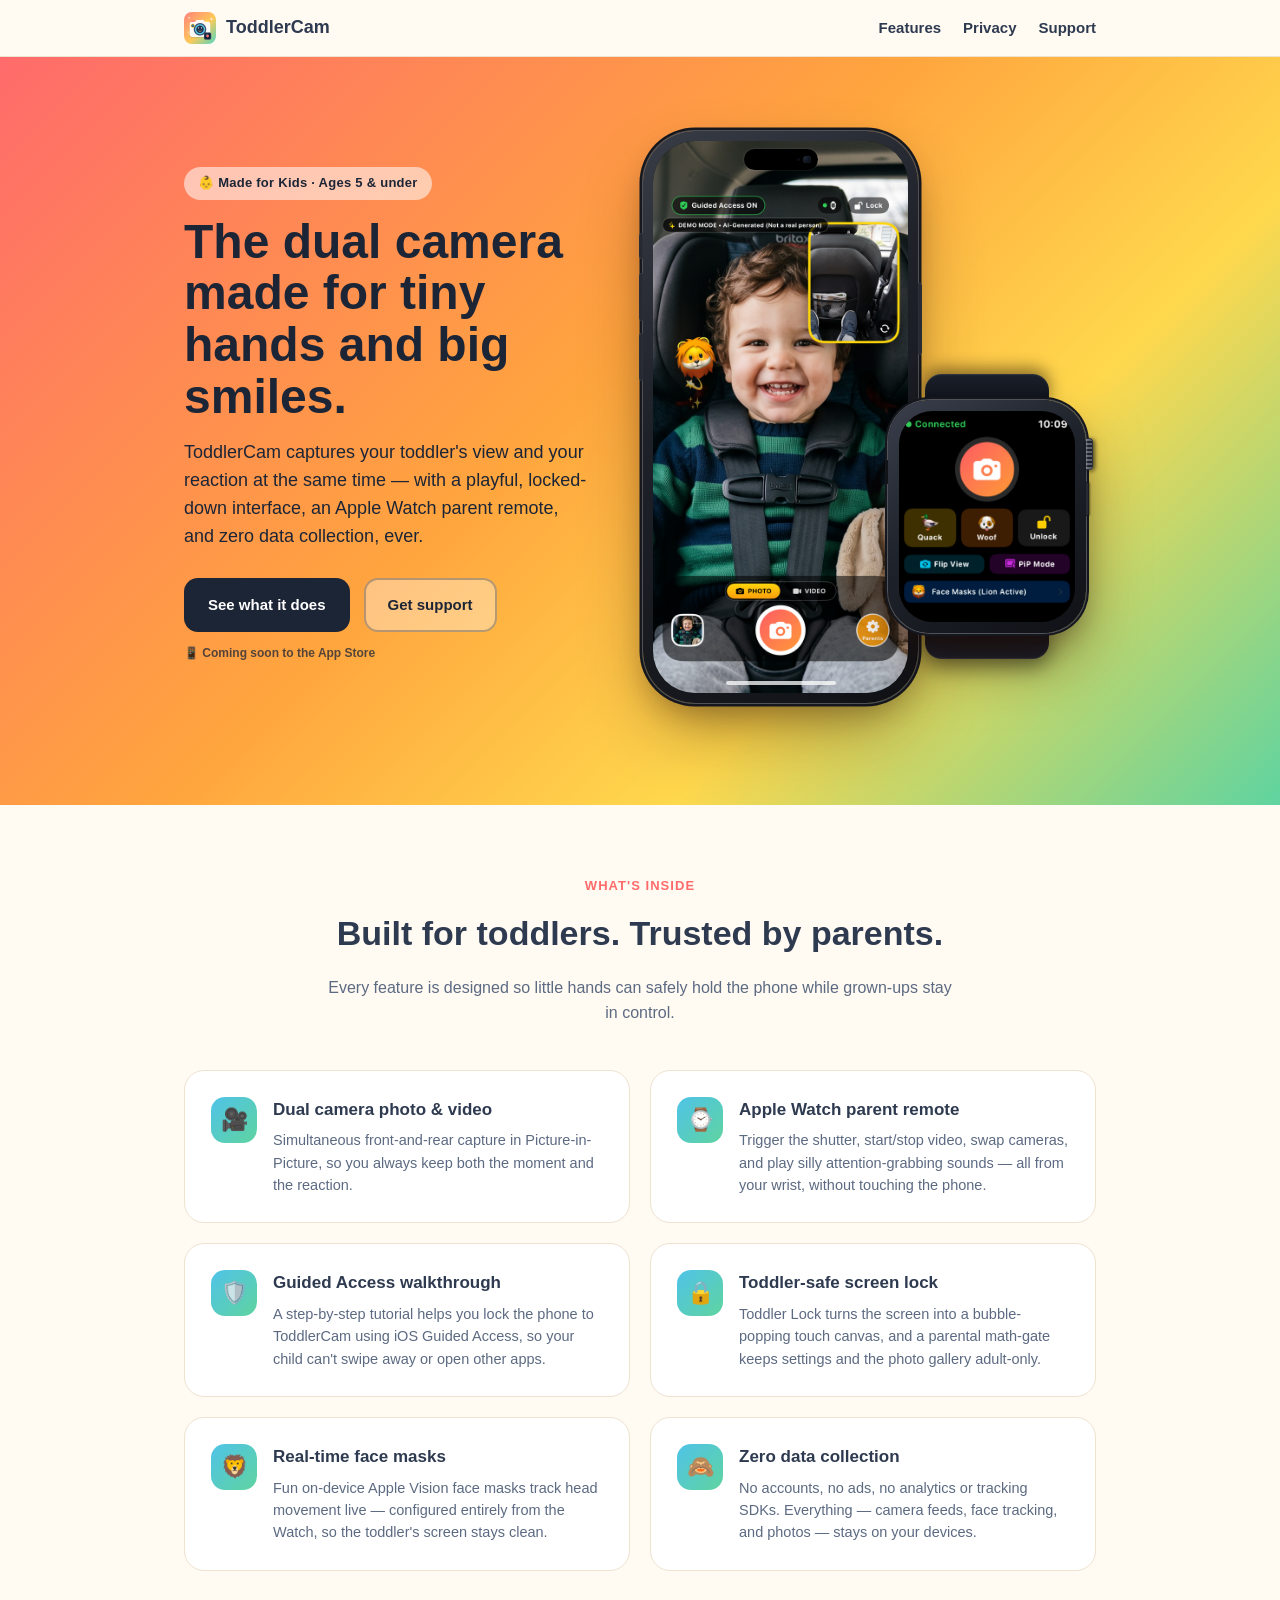
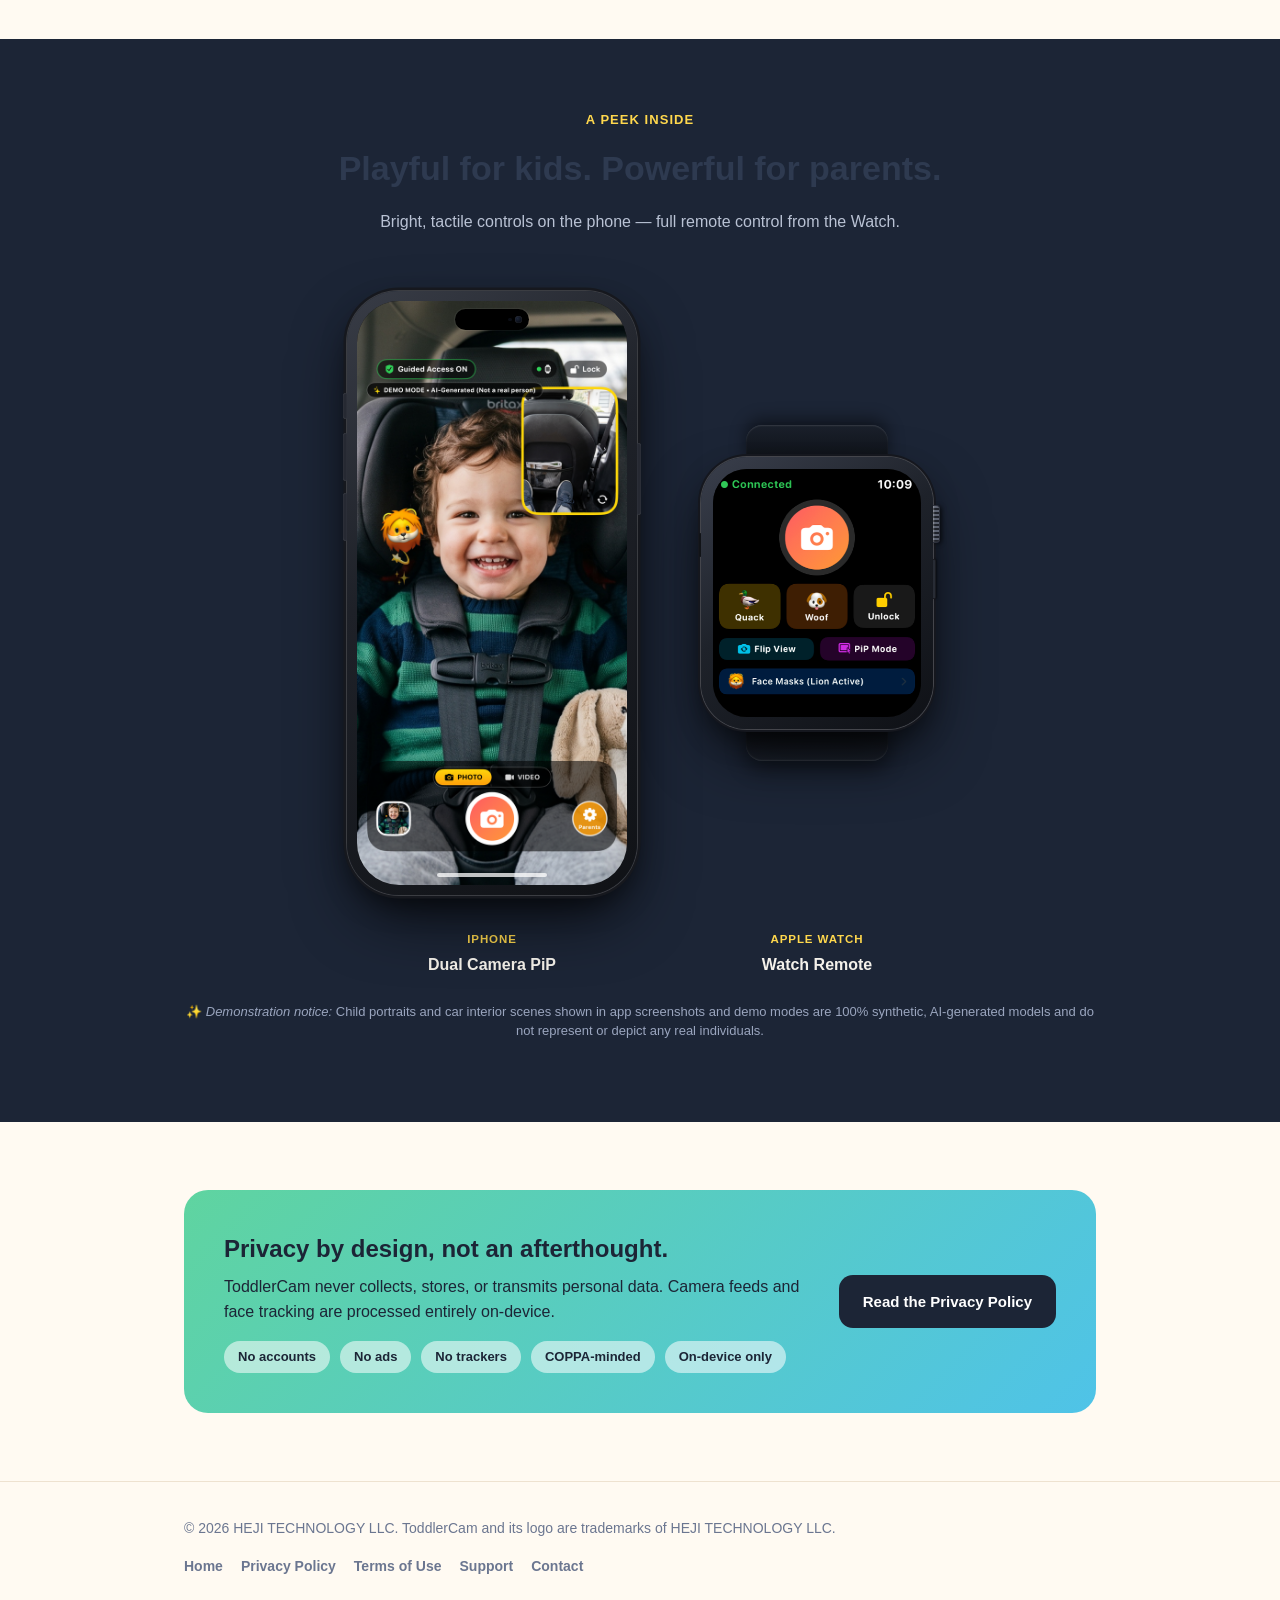
==== commit 09e797d5: "feat(site): add paired iPhone and Apple Watch device frames to hero section" ====
--- a/site/index.html
+++ b/site/index.html
@@ -41,7 +41,39 @@
       <p class="badge-soon">📱 Coming soon to the App Store</p>
     </div>
     <div class="hero-art">
-      <img src="assets/screenshot-dual-camera.png" alt="ToddlerCam dual camera picture-in-picture view with toddler in car seat and AI demonstration">
+      <div class="hero-stage">
+        <div class="hero-iphone">
+          <div class="iphone-frame">
+            <div class="iphone-btn iphone-action"></div>
+            <div class="iphone-btn iphone-vol-up"></div>
+            <div class="iphone-btn iphone-vol-down"></div>
+            <div class="iphone-btn iphone-power"></div>
+            <div class="iphone-screen">
+              <div class="dynamic-island">
+                <span class="sensor-dot"></span>
+                <span class="lens-reflection"></span>
+              </div>
+              <img src="assets/screenshot-dual-camera.png" alt="ToddlerCam dual camera view on iPhone">
+              <div class="home-indicator"></div>
+            </div>
+          </div>
+        </div>
+
+        <div class="hero-watch">
+          <div class="watch-assembly">
+            <div class="watch-strap strap-top"></div>
+            <div class="watch-frame">
+              <div class="digital-crown"></div>
+              <div class="watch-side-button"></div>
+              <div class="watch-mic"></div>
+              <div class="watch-screen">
+                <img src="assets/screenshot-watch.png" alt="ToddlerCam parent remote on Apple Watch">
+              </div>
+            </div>
+            <div class="watch-strap strap-bottom"></div>
+          </div>
+        </div>
+      </div>
     </div>
   </div>
 </header>
--- a/site/styles.css
+++ b/site/styles.css
@@ -165,14 +165,141 @@
 }
 
 .hero-art {
-  background: var(--card);
-  border-radius: 28px;
-  padding: 18px;
-  box-shadow: 0 20px 45px rgba(28, 37, 54, 0.25);
-  max-width: 300px;
-}
-
-.hero-art img { border-radius: 18px; }
+  display: flex;
+  justify-content: center;
+  align-items: center;
+  position: relative;
+  width: 100%;
+}
+
+.hero-stage {
+  position: relative;
+  display: flex;
+  align-items: flex-end;
+  justify-content: center;
+  padding: 10px 10px 18px;
+}
+
+.hero-iphone {
+  position: relative;
+  z-index: 1;
+}
+
+.hero-iphone .iphone-frame {
+  width: 275px;
+  box-shadow:
+    0 0 0 1px rgba(255, 255, 255, 0.25),
+    0 0 0 3.5px #16181e,
+    0 34px 75px -15px rgba(40, 15, 5, 0.45),
+    0 14px 30px -6px rgba(40, 15, 5, 0.3);
+}
+
+.hero-watch {
+  position: relative;
+  z-index: 2;
+  margin-left: -30px;
+  margin-bottom: 44px;
+}
+
+.hero-watch .watch-assembly {
+  width: 198px;
+}
+
+.hero-watch .watch-strap {
+  width: 124px;
+  height: 34px;
+}
+
+.hero-watch .watch-frame {
+  border-radius: 42px;
+  padding: 11px;
+  box-shadow:
+    0 0 0 1px rgba(255, 255, 255, 0.26),
+    0 0 0 3px #15171e,
+    0 32px 65px -10px rgba(35, 12, 5, 0.55),
+    0 14px 26px -6px rgba(35, 12, 5, 0.35);
+}
+
+.hero-watch .digital-crown {
+  top: 38px;
+  height: 32px;
+}
+
+.hero-watch .watch-side-button {
+  top: 82px;
+  height: 34px;
+}
+
+.hero-watch .watch-mic {
+  top: 60px;
+}
+
+@media (max-width: 720px) {
+  .hero-stage {
+    padding: 10px 0 24px;
+  }
+  .hero-iphone .iphone-frame {
+    width: 215px;
+    border-radius: 40px;
+    padding: 8px;
+  }
+  .hero-iphone .iphone-screen {
+    border-radius: 32px;
+  }
+  .hero-iphone .dynamic-island {
+    width: 60px;
+    height: 17px;
+    top: 6px;
+  }
+  .hero-iphone .home-indicator {
+    width: 80px;
+    height: 3px;
+    bottom: 5px;
+  }
+  .hero-watch {
+    margin-left: -28px;
+    margin-bottom: 22px;
+  }
+  .hero-watch .watch-assembly {
+    width: 148px;
+  }
+  .hero-watch .watch-frame {
+    border-radius: 34px;
+    padding: 9px;
+  }
+  .hero-watch .watch-screen {
+    border-radius: 26px;
+  }
+  .hero-watch .watch-strap {
+    width: 92px;
+    height: 26px;
+  }
+  .hero-watch .digital-crown {
+    top: 28px;
+    height: 24px;
+    width: 5px;
+    right: -5px;
+  }
+  .hero-watch .watch-side-button {
+    top: 62px;
+    height: 26px;
+    width: 2.5px;
+    right: -2.5px;
+  }
+  .hero-watch .watch-mic {
+    top: 45px;
+    height: 18px;
+    width: 2px;
+    left: -2px;
+  }
+}
+
+@media (max-width: 600px) {
+  .nav-links {
+    gap: 12px;
+    font-size: 13.5px;
+  }
+}
 
 /* Sections */
 section { padding: 68px 0; }
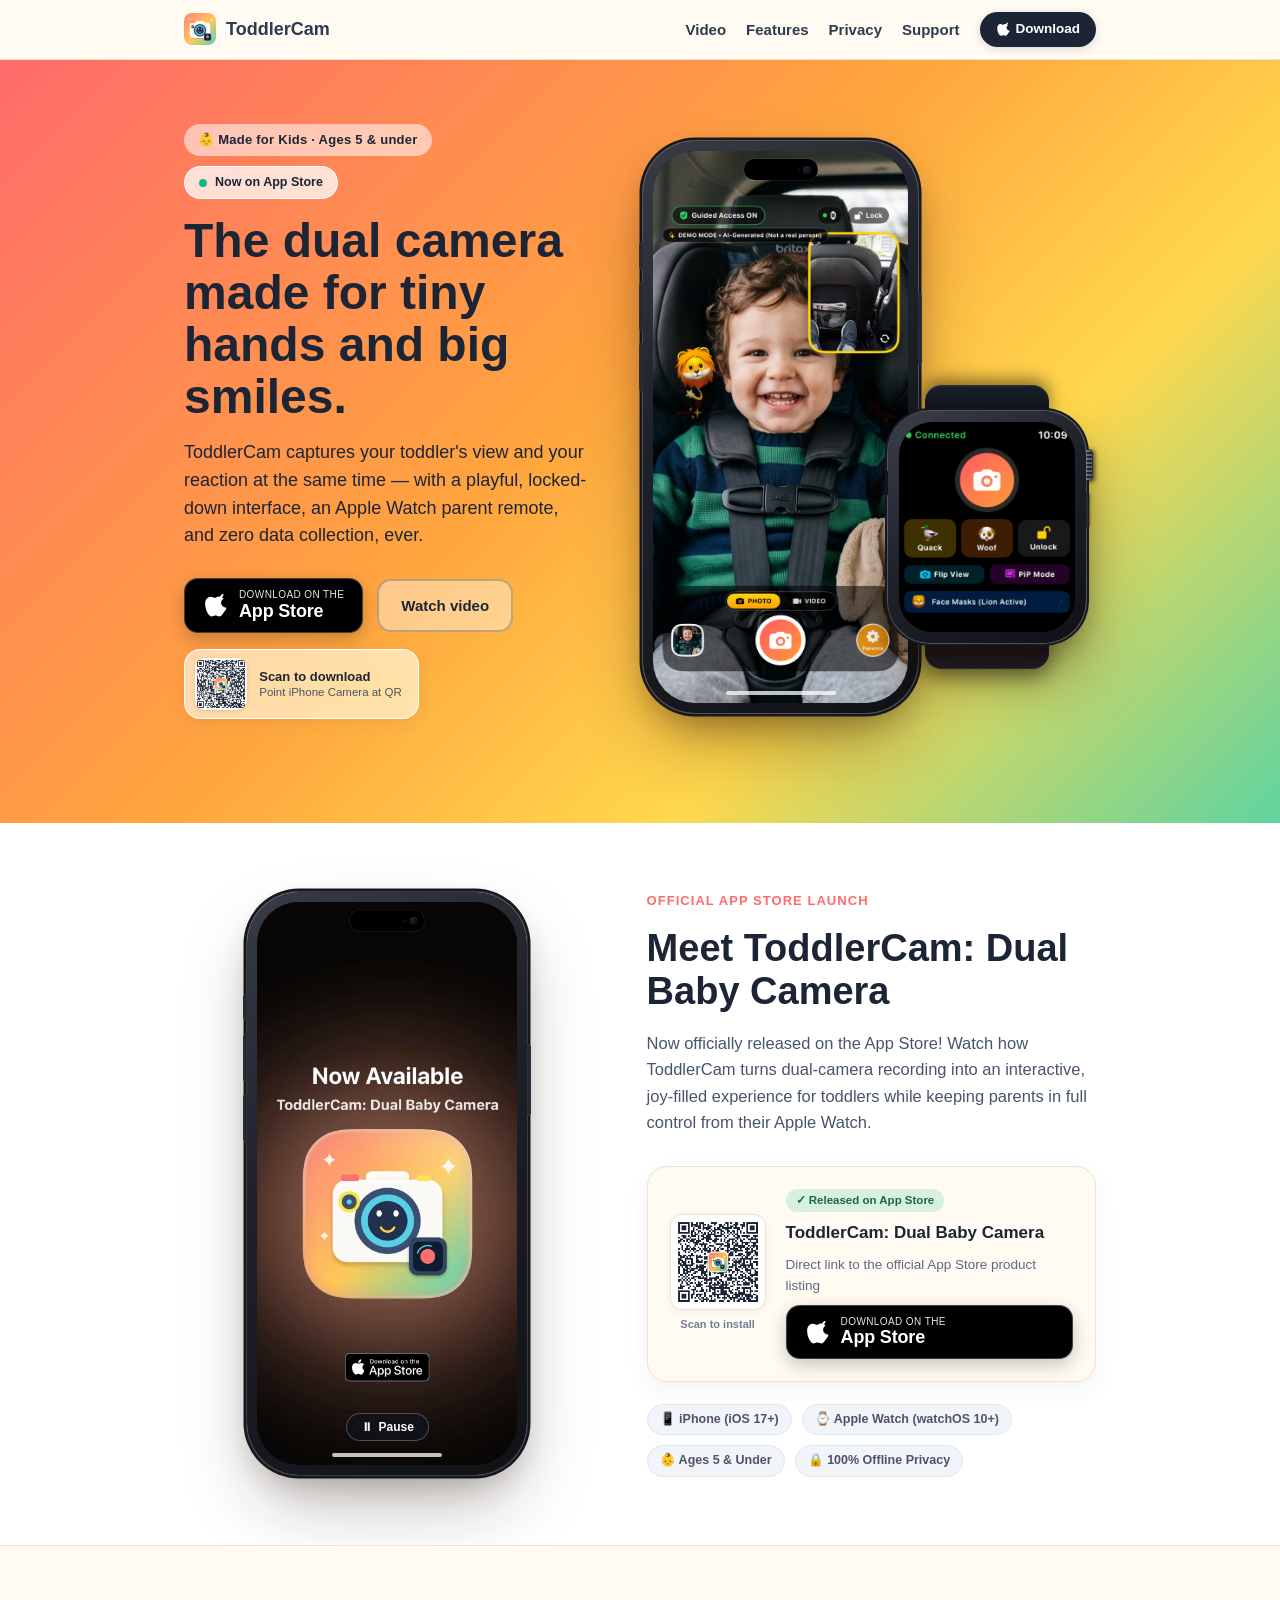
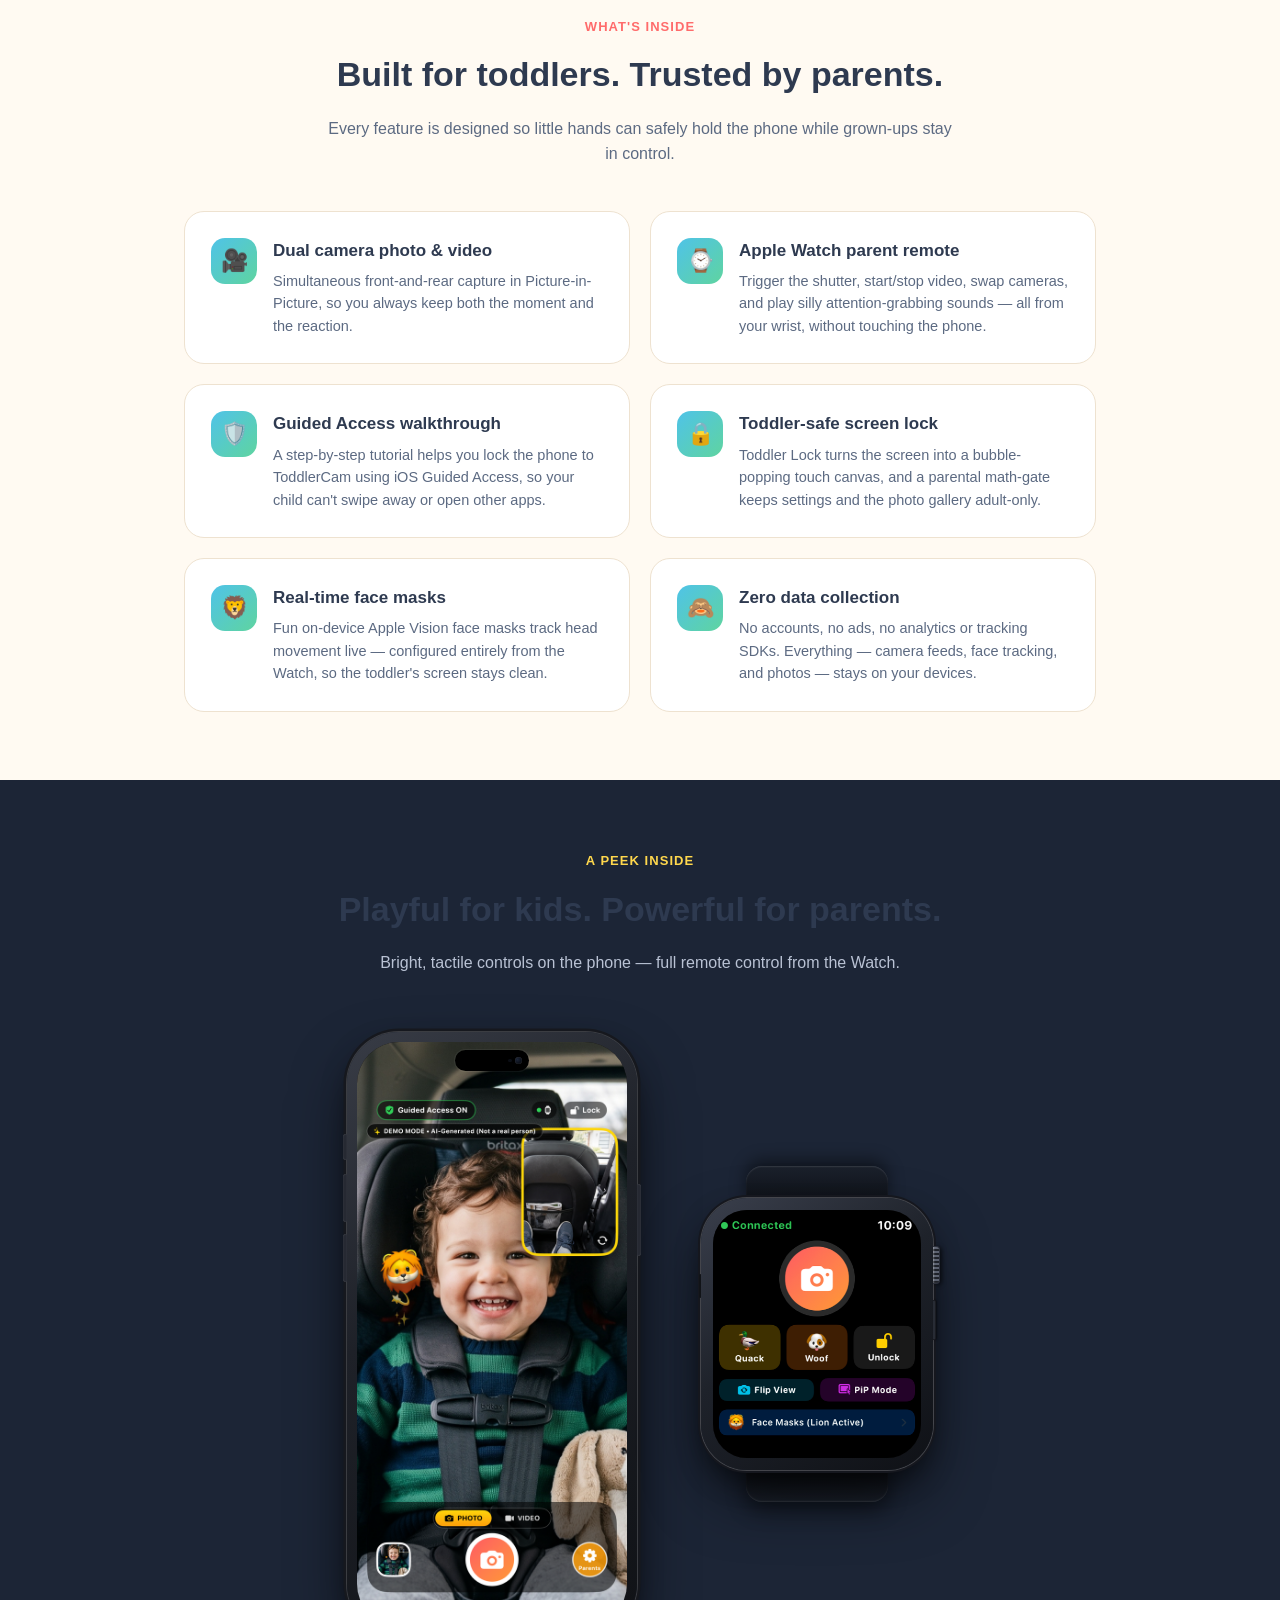
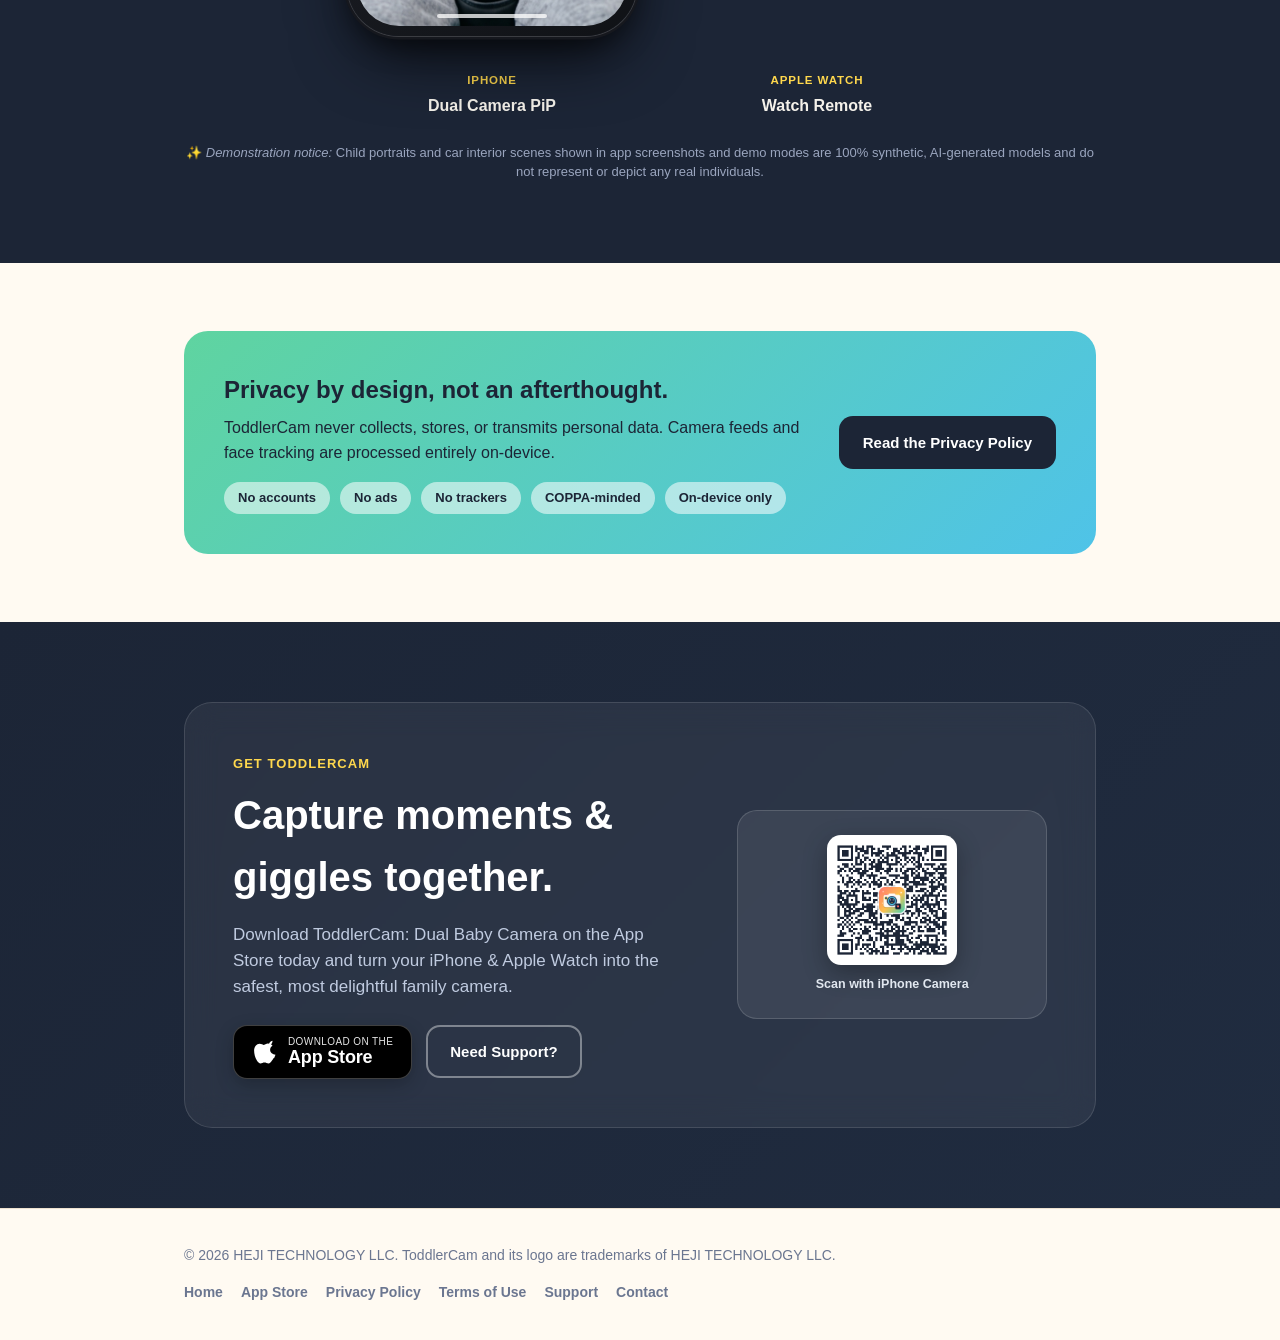
==== commit 14254712: "feat(site): update landing page for App Store release with promo video, buttons, and QR code" ====
--- a/site/index.html
+++ b/site/index.html
@@ -3,8 +3,8 @@
 <head>
 <meta charset="UTF-8">
 <meta name="viewport" content="width=device-width, initial-scale=1">
-<title>ToddlerCam — Dual Baby Camera</title>
-<meta name="description" content="ToddlerCam is a child-safe dual-camera app for toddlers and babies, with an Apple Watch parent remote, Guided Access safety tools, and zero data collection.">
+<title>ToddlerCam — Dual Baby Camera for iPhone &amp; Apple Watch</title>
+<meta name="description" content="ToddlerCam is now available on the App Store! Child-safe dual-camera app for toddlers and babies, with an Apple Watch parent remote, Guided Access safety tools, and zero data collection.">
 <link rel="icon" type="image/png" href="assets/app-icon.png">
 <link rel="stylesheet" href="styles.css">
 </head>
@@ -17,9 +17,16 @@
       ToddlerCam
     </a>
     <div class="nav-links">
+      <a href="#promo">Video</a>
       <a href="#features">Features</a>
       <a href="#privacy">Privacy</a>
       <a href="support.html">Support</a>
+      <a class="nav-appstore-btn" href="https://apps.apple.com/us/app/toddlercam-dual-baby-camera/id6810526172" target="_blank" rel="noopener noreferrer">
+        <svg viewBox="0 0 170 170" width="14" height="14" fill="currentColor" aria-hidden="true">
+          <path d="M150.37 130.25c-2.45 5.66-5.35 10.87-8.71 15.66-4.58 6.53-8.33 11.05-11.22 13.56-4.48 4.12-9.28 6.23-14.42 6.35-3.69 0-8.14-1.05-13.32-3.18-5.19-2.12-9.97-3.17-14.34-3.17-4.58 0-9.49 1.05-14.75 3.17-5.26 2.13-9.5 3.24-12.74 3.35-4.35.13-9.16-1.9-14.42-6.08-3.7-3.08-7.61-7.85-11.73-14.3-6.52-10.15-11.45-21.73-14.78-34.76-3.33-13.02-5-24.97-5-35.84 0-14.24 3.79-25.96 11.37-35.16 7.58-9.2 16.92-13.9 28.02-14.12 5.08 0 10.7 1.45 16.85 4.35 6.16 2.9 10.1 4.41 11.83 4.54 1.52 0 5.67-1.64 12.44-4.91 6.77-3.27 12.63-4.73 17.58-4.36 13.56.73 24.38 5.6 32.48 14.61-11.74 7.15-17.47 16.9-17.2 29.25.26 9.87 4.1 18.06 11.51 24.57 7.42 6.51 16.27 10.18 26.57 11.01-2.45 7.63-5.59 15.22-9.42 22.77zM119.22 33.56c0-6.73 2.5-12.83 7.5-18.3 5-5.46 11.1-8.91 18.3-10.35.2 1.45.3 2.8.3 4.05 0 6.6-2.52 12.84-7.56 18.72s-11.23 9.38-18.54 10.51c0-1.57 0-3.11 0-4.63z"/>
+        </svg>
+        <span>Download</span>
+      </a>
     </div>
   </div>
 </nav>
@@ -27,18 +34,40 @@
 <header class="hero">
   <div class="wrap">
     <div>
-      <span class="eyebrow">👶 Made for Kids · Ages 5 &amp; under</span>
+      <div style="display:flex; gap:10px; align-items:center; flex-wrap:wrap; margin-bottom:16px;">
+        <span class="eyebrow" style="margin-bottom:0;">👶 Made for Kids · Ages 5 &amp; under</span>
+        <div class="badge-live">
+          <span class="live-dot"></span>
+          <span>Now on App Store</span>
+        </div>
+      </div>
       <h1>The dual camera made for tiny hands and big smiles.</h1>
       <p class="lead">
         ToddlerCam captures your toddler's view and your reaction at the same time —
         with a playful, locked-down interface, an Apple Watch parent remote, and
         zero data collection, ever.
       </p>
-      <div class="cta-row">
-        <a class="btn btn-dark" href="#features">See what it does</a>
-        <a class="btn btn-outline" href="support.html">Get support</a>
-      </div>
-      <p class="badge-soon">📱 Coming soon to the App Store</p>
+      <div class="hero-download-block">
+        <div class="cta-row">
+          <a class="btn-appstore" href="https://apps.apple.com/us/app/toddlercam-dual-baby-camera/id6810526172" target="_blank" rel="noopener noreferrer" aria-label="Download ToddlerCam on the App Store">
+            <svg class="appstore-apple-logo" viewBox="0 0 170 170" width="22" height="22" fill="currentColor" aria-hidden="true">
+              <path d="M150.37 130.25c-2.45 5.66-5.35 10.87-8.71 15.66-4.58 6.53-8.33 11.05-11.22 13.56-4.48 4.12-9.28 6.23-14.42 6.35-3.69 0-8.14-1.05-13.32-3.18-5.19-2.12-9.97-3.17-14.34-3.17-4.58 0-9.49 1.05-14.75 3.17-5.26 2.13-9.5 3.24-12.74 3.35-4.35.13-9.16-1.9-14.42-6.08-3.7-3.08-7.61-7.85-11.73-14.3-6.52-10.15-11.45-21.73-14.78-34.76-3.33-13.02-5-24.97-5-35.84 0-14.24 3.79-25.96 11.37-35.16 7.58-9.2 16.92-13.9 28.02-14.12 5.08 0 10.7 1.45 16.85 4.35 6.16 2.9 10.1 4.41 11.83 4.54 1.52 0 5.67-1.64 12.44-4.91 6.77-3.27 12.63-4.73 17.58-4.36 13.56.73 24.38 5.6 32.48 14.61-11.74 7.15-17.47 16.9-17.2 29.25.26 9.87 4.1 18.06 11.51 24.57 7.42 6.51 16.27 10.18 26.57 11.01-2.45 7.63-5.59 15.22-9.42 22.77zM119.22 33.56c0-6.73 2.5-12.83 7.5-18.3 5-5.46 11.1-8.91 18.3-10.35.2 1.45.3 2.8.3 4.05 0 6.6-2.52 12.84-7.56 18.72s-11.23 9.38-18.54 10.51c0-1.57 0-3.11 0-4.63z"/>
+            </svg>
+            <div class="appstore-text">
+              <span class="appstore-sub">Download on the</span>
+              <span class="appstore-title">App Store</span>
+            </div>
+          </a>
+          <a class="btn btn-outline" href="#promo">Watch video</a>
+        </div>
+        <div class="hero-qr-badge">
+          <img src="assets/qr-code.png" alt="Scan to download ToddlerCam on App Store" class="hero-qr-img" width="52" height="52">
+          <div class="hero-qr-meta">
+            <strong>Scan to download</strong>
+            <span>Point iPhone Camera at QR</span>
+          </div>
+        </div>
+      </div>
     </div>
     <div class="hero-art">
       <div class="hero-stage">
@@ -78,6 +107,77 @@
   </div>
 </header>
 
+<section id="promo" class="promo-section">
+  <div class="wrap">
+    <div class="promo-stage">
+      <div class="promo-video-wrap">
+        <div class="iphone-frame promo-iphone">
+          <div class="iphone-btn iphone-action"></div>
+          <div class="iphone-btn iphone-vol-up"></div>
+          <div class="iphone-btn iphone-vol-down"></div>
+          <div class="iphone-btn iphone-power"></div>
+          <div class="iphone-screen promo-video-screen" id="promoVideoContainer">
+            <div class="dynamic-island">
+              <span class="sensor-dot"></span>
+              <span class="lens-reflection"></span>
+            </div>
+            <video id="promoVideo" autoplay loop muted playsinline poster="assets/promo-poster.jpg" preload="auto">
+              <source src="assets/toddlercam-promo-h264.mp4" type="video/mp4; codecs=avc1">
+              <source src="assets/toddlercam-promo.mp4" type="video/mp4">
+              Your browser does not support HTML5 video.
+            </video>
+            <div class="promo-video-overlay">
+              <button class="video-ctrl-pill" id="videoPlayBtn" type="button" aria-label="Toggle play and pause">
+                <span id="videoPlayIcon">⏸</span>
+                <span id="videoPlayText">Pause</span>
+              </button>
+            </div>
+            <div class="home-indicator"></div>
+          </div>
+        </div>
+      </div>
+
+      <div class="promo-content">
+        <span class="kicker">Official App Store Launch</span>
+        <h2>Meet ToddlerCam: Dual Baby Camera</h2>
+        <p class="lead">
+          Now officially released on the App Store! Watch how ToddlerCam turns dual-camera recording into an interactive, joy-filled experience for toddlers while keeping parents in full control from their Apple Watch.
+        </p>
+
+        <div class="promo-download-card">
+          <div class="promo-qr-box">
+            <a href="https://apps.apple.com/us/app/toddlercam-dual-baby-camera/id6810526172" target="_blank" rel="noopener noreferrer" title="Open App Store listing">
+              <img src="assets/qr-code.png" alt="App Store QR code for ToddlerCam" width="96" height="96">
+            </a>
+            <span>Scan to install</span>
+          </div>
+          <div class="promo-download-info">
+            <span class="promo-tag">✓ Released on App Store</span>
+            <h4>ToddlerCam: Dual Baby Camera</h4>
+            <p>Direct link to the official App Store product listing</p>
+            <a class="btn-appstore" href="https://apps.apple.com/us/app/toddlercam-dual-baby-camera/id6810526172" target="_blank" rel="noopener noreferrer">
+              <svg class="appstore-apple-logo" viewBox="0 0 170 170" width="22" height="22" fill="currentColor" aria-hidden="true">
+                <path d="M150.37 130.25c-2.45 5.66-5.35 10.87-8.71 15.66-4.58 6.53-8.33 11.05-11.22 13.56-4.48 4.12-9.28 6.23-14.42 6.35-3.69 0-8.14-1.05-13.32-3.18-5.19-2.12-9.97-3.17-14.34-3.17-4.58 0-9.49 1.05-14.75 3.17-5.26 2.13-9.5 3.24-12.74 3.35-4.35.13-9.16-1.9-14.42-6.08-3.7-3.08-7.61-7.85-11.73-14.3-6.52-10.15-11.45-21.73-14.78-34.76-3.33-13.02-5-24.97-5-35.84 0-14.24 3.79-25.96 11.37-35.16 7.58-9.2 16.92-13.9 28.02-14.12 5.08 0 10.7 1.45 16.85 4.35 6.16 2.9 10.1 4.41 11.83 4.54 1.52 0 5.67-1.64 12.44-4.91 6.77-3.27 12.63-4.73 17.58-4.36 13.56.73 24.38 5.6 32.48 14.61-11.74 7.15-17.47 16.9-17.2 29.25.26 9.87 4.1 18.06 11.51 24.57 7.42 6.51 16.27 10.18 26.57 11.01-2.45 7.63-5.59 15.22-9.42 22.77zM119.22 33.56c0-6.73 2.5-12.83 7.5-18.3 5-5.46 11.1-8.91 18.3-10.35.2 1.45.3 2.8.3 4.05 0 6.6-2.52 12.84-7.56 18.72s-11.23 9.38-18.54 10.51c0-1.57 0-3.11 0-4.63z"/>
+              </svg>
+              <div class="appstore-text">
+                <span class="appstore-sub">Download on the</span>
+                <span class="appstore-title">App Store</span>
+              </div>
+            </a>
+          </div>
+        </div>
+
+        <div class="promo-specs">
+          <span class="spec-badge">📱 iPhone (iOS 17+)</span>
+          <span class="spec-badge">⌚️ Apple Watch (watchOS 10+)</span>
+          <span class="spec-badge">👶 Ages 5 &amp; Under</span>
+          <span class="spec-badge">🔒 100% Offline Privacy</span>
+        </div>
+      </div>
+    </div>
+  </div>
+</section>
+
 <section id="features">
   <div class="wrap">
     <div class="section-head">
@@ -207,11 +307,44 @@
   </div>
 </section>
 
+<section id="download" class="download-banner">
+  <div class="wrap">
+    <div class="download-box">
+      <div class="download-content">
+        <span class="kicker">Get ToddlerCam</span>
+        <h2>Capture moments &amp; giggles together.</h2>
+        <p>
+          Download ToddlerCam: Dual Baby Camera on the App Store today and turn your iPhone &amp; Apple Watch into the safest, most delightful family camera.
+        </p>
+        <div class="download-actions">
+          <a class="btn-appstore" href="https://apps.apple.com/us/app/toddlercam-dual-baby-camera/id6810526172" target="_blank" rel="noopener noreferrer" aria-label="Download ToddlerCam on the App Store">
+            <svg class="appstore-apple-logo" viewBox="0 0 170 170" width="22" height="22" fill="currentColor" aria-hidden="true">
+              <path d="M150.37 130.25c-2.45 5.66-5.35 10.87-8.71 15.66-4.58 6.53-8.33 11.05-11.22 13.56-4.48 4.12-9.28 6.23-14.42 6.35-3.69 0-8.14-1.05-13.32-3.18-5.19-2.12-9.97-3.17-14.34-3.17-4.58 0-9.49 1.05-14.75 3.17-5.26 2.13-9.5 3.24-12.74 3.35-4.35.13-9.16-1.9-14.42-6.08-3.7-3.08-7.61-7.85-11.73-14.3-6.52-10.15-11.45-21.73-14.78-34.76-3.33-13.02-5-24.97-5-35.84 0-14.24 3.79-25.96 11.37-35.16 7.58-9.2 16.92-13.9 28.02-14.12 5.08 0 10.7 1.45 16.85 4.35 6.16 2.9 10.1 4.41 11.83 4.54 1.52 0 5.67-1.64 12.44-4.91 6.77-3.27 12.63-4.73 17.58-4.36 13.56.73 24.38 5.6 32.48 14.61-11.74 7.15-17.47 16.9-17.2 29.25.26 9.87 4.1 18.06 11.51 24.57 7.42 6.51 16.27 10.18 26.57 11.01-2.45 7.63-5.59 15.22-9.42 22.77zM119.22 33.56c0-6.73 2.5-12.83 7.5-18.3 5-5.46 11.1-8.91 18.3-10.35.2 1.45.3 2.8.3 4.05 0 6.6-2.52 12.84-7.56 18.72s-11.23 9.38-18.54 10.51c0-1.57 0-3.11 0-4.63z"/>
+            </svg>
+            <div class="appstore-text">
+              <span class="appstore-sub">Download on the</span>
+              <span class="appstore-title">App Store</span>
+            </div>
+          </a>
+          <a class="btn btn-outline-white" href="support.html">Need Support?</a>
+        </div>
+      </div>
+      <div class="download-qr-wrap">
+        <a href="https://apps.apple.com/us/app/toddlercam-dual-baby-camera/id6810526172" target="_blank" rel="noopener noreferrer" title="Open App Store listing">
+          <img src="assets/qr-code.png" alt="Scan QR code to install ToddlerCam on the App Store" width="130" height="130">
+        </a>
+        <span>Scan with iPhone Camera</span>
+      </div>
+    </div>
+  </div>
+</section>
+
 <footer>
   <div class="wrap">
     <span>© 2026 HEJI TECHNOLOGY LLC. ToddlerCam and its logo are trademarks of HEJI TECHNOLOGY LLC.</span>
     <nav>
       <a href="index.html">Home</a>
+      <a href="https://apps.apple.com/us/app/toddlercam-dual-baby-camera/id6810526172" target="_blank" rel="noopener noreferrer">App Store</a>
       <a href="privacy.html">Privacy Policy</a>
       <a href="terms.html">Terms of Use</a>
       <a href="support.html">Support</a>
@@ -220,5 +353,51 @@
   </div>
 </footer>
 
+<script>
+  const promoVideo = document.getElementById('promoVideo');
+  const videoPlayBtn = document.getElementById('videoPlayBtn');
+  const videoPlayIcon = document.getElementById('videoPlayIcon');
+  const videoPlayText = document.getElementById('videoPlayText');
+
+  function updateButtonState() {
+    if (!promoVideo) return;
+    if (promoVideo.paused) {
+      if (videoPlayIcon) videoPlayIcon.textContent = '▶';
+      if (videoPlayText) videoPlayText.textContent = 'Play';
+    } else {
+      if (videoPlayIcon) videoPlayIcon.textContent = '⏸';
+      if (videoPlayText) videoPlayText.textContent = 'Pause';
+    }
+  }
+
+  if (promoVideo && videoPlayBtn) {
+    videoPlayBtn.addEventListener('click', function(e) {
+      e.stopPropagation();
+      if (promoVideo.paused) {
+        promoVideo.play();
+      } else {
+        promoVideo.pause();
+      }
+      updateButtonState();
+    });
+
+    promoVideo.addEventListener('play', updateButtonState);
+    promoVideo.addEventListener('pause', updateButtonState);
+
+    const container = document.getElementById('promoVideoContainer');
+    if (container) {
+      container.addEventListener('click', function(e) {
+        if (e.target.closest('#videoPlayBtn')) return;
+        if (promoVideo.paused) {
+          promoVideo.play();
+        } else {
+          promoVideo.pause();
+        }
+        updateButtonState();
+      });
+    }
+  }
+</script>
+
 </body>
 </html>
--- a/site/styles.css
+++ b/site/styles.css
@@ -68,13 +68,36 @@
 
 .nav-links {
   display: flex;
-  gap: 22px;
+  align-items: center;
+  gap: 20px;
   font-weight: 600;
   font-size: 15px;
 }
 
 .nav-links a { color: var(--navy); text-decoration: none; }
 .nav-links a:hover { color: var(--coral); }
+
+.nav-appstore-btn {
+  background: var(--navy-deep);
+  color: #fff !important;
+  padding: 7px 16px;
+  border-radius: 999px;
+  font-size: 13.5px;
+  font-weight: 700;
+  text-decoration: none;
+  display: inline-flex;
+  align-items: center;
+  gap: 6px;
+  box-shadow: 0 2px 8px rgba(28, 37, 54, 0.15);
+  transition: transform 0.15s ease, background 0.15s ease, box-shadow 0.15s ease;
+}
+
+.nav-appstore-btn:hover {
+  background: #111520;
+  transform: translateY(-1px);
+  box-shadow: 0 4px 12px rgba(28, 37, 54, 0.25);
+  color: #fff !important;
+}
 
 /* Hero */
 .hero {
@@ -123,13 +146,22 @@
   .hero p.lead { margin-left: auto; margin-right: auto; }
 }
 
+.hero-download-block {
+  display: flex;
+  flex-direction: column;
+  gap: 16px;
+  margin-bottom: 20px;
+}
+
 .cta-row {
   display: flex;
   gap: 14px;
   flex-wrap: wrap;
+  align-items: center;
 }
 
 @media (max-width: 720px) {
+  .hero-download-block { align-items: center; }
   .cta-row { justify-content: center; }
 }
 
@@ -143,25 +175,149 @@
   font-size: 15px;
   text-decoration: none;
   border: 2px solid transparent;
+  transition: transform 0.15s ease, background 0.15s ease, box-shadow 0.15s ease;
 }
 
 .btn-dark {
   background: var(--navy-deep);
   color: #fff;
 }
-.btn-dark:hover { background: #10151f; color: #fff; }
+.btn-dark:hover { background: #10151f; color: #fff; transform: translateY(-1px); }
 
 .btn-outline {
-  background: rgba(255, 255, 255, 0.35);
+  background: rgba(255, 255, 255, 0.4);
   color: var(--navy-deep);
-  border-color: rgba(46, 58, 80, 0.35);
-}
-.btn-outline:hover { background: rgba(255, 255, 255, 0.6); color: var(--navy-deep); }
-
-.badge-soon {
-  font-size: 12px;
+  border-color: rgba(46, 58, 80, 0.3);
+}
+.btn-outline:hover {
+  background: rgba(255, 255, 255, 0.7);
+  color: var(--navy-deep);
+  transform: translateY(-1px);
+}
+
+/* App Store Badge Button */
+.btn-appstore {
+  display: inline-flex;
+  align-items: center;
+  gap: 12px;
+  background: #000000;
+  color: #ffffff !important;
+  border: 1px solid rgba(255, 255, 255, 0.25);
+  border-radius: 14px;
+  padding: 10px 18px;
+  text-decoration: none;
+  box-shadow: 0 6px 18px rgba(0, 0, 0, 0.22);
+  transition: transform 0.15s ease, box-shadow 0.15s ease, background 0.15s ease;
+  user-select: none;
+}
+
+.btn-appstore:hover {
+  background: #141720;
+  transform: translateY(-2px);
+  box-shadow: 0 10px 24px rgba(0, 0, 0, 0.35);
+  color: #ffffff !important;
+}
+
+.btn-appstore .appstore-apple-logo {
+  flex-shrink: 0;
+  width: 24px;
+  height: 24px;
+  fill: currentColor;
+}
+
+.btn-appstore .appstore-text {
+  display: flex;
+  flex-direction: column;
+  text-align: left;
+  line-height: 1.15;
+}
+
+.btn-appstore .appstore-sub {
+  font-size: 10px;
+  letter-spacing: 0.04em;
+  text-transform: uppercase;
+  font-weight: 500;
+  opacity: 0.9;
+}
+
+.btn-appstore .appstore-title {
+  font-size: 18px;
+  letter-spacing: -0.01em;
   font-weight: 700;
-  opacity: 0.75;
+  font-family: -apple-system, BlinkMacSystemFont, "Segoe UI", Roboto, sans-serif;
+}
+
+/* Hero QR Badge */
+.hero-qr-badge {
+  display: inline-flex;
+  align-items: center;
+  gap: 12px;
+  background: rgba(255, 255, 255, 0.65);
+  backdrop-filter: saturate(180%) blur(12px);
+  border: 1px solid rgba(255, 255, 255, 0.85);
+  border-radius: 16px;
+  padding: 8px 16px 8px 10px;
+  width: fit-content;
+  box-shadow: 0 4px 16px rgba(46, 58, 80, 0.08);
+}
+
+.hero-qr-badge img {
+  width: 52px;
+  height: 52px;
+  border-radius: 10px;
+  background: #fff;
+  flex-shrink: 0;
+  box-shadow: 0 1px 4px rgba(0, 0, 0, 0.12);
+}
+
+.hero-qr-meta {
+  display: flex;
+  flex-direction: column;
+  gap: 2px;
+  text-align: left;
+}
+
+.hero-qr-meta strong {
+  font-size: 13px;
+  color: var(--navy-deep);
+  line-height: 1.2;
+}
+
+.hero-qr-meta span {
+  font-size: 11.5px;
+  color: #4a5568;
+  line-height: 1.2;
+}
+
+/* Live Badge */
+.badge-live {
+  display: inline-flex;
+  align-items: center;
+  gap: 8px;
+  background: rgba(255, 255, 255, 0.75);
+  backdrop-filter: blur(8px);
+  border: 1px solid rgba(255, 255, 255, 0.95);
+  border-radius: 999px;
+  padding: 6px 14px;
+  font-size: 12.5px;
+  font-weight: 700;
+  color: var(--navy-deep);
+  width: fit-content;
+}
+
+.live-dot {
+  width: 8px;
+  height: 8px;
+  border-radius: 50%;
+  background: #10b981;
+  box-shadow: 0 0 0 0 rgba(16, 185, 129, 0.7);
+  animation: pulse-live 2s infinite;
+}
+
+@keyframes pulse-live {
+  0% { box-shadow: 0 0 0 0 rgba(16, 185, 129, 0.7); }
+  70% { box-shadow: 0 0 0 7px rgba(16, 185, 129, 0); }
+  100% { box-shadow: 0 0 0 0 rgba(16, 185, 129, 0); }
 }
 
 .hero-art {
@@ -784,3 +940,340 @@
   font-weight: 700;
   font-size: 18px;
 }
+
+/* Promo Video Section */
+.promo-section {
+  background: #ffffff;
+  border-bottom: 1px solid var(--line);
+  position: relative;
+  overflow: hidden;
+}
+
+.promo-stage {
+  display: grid;
+  grid-template-columns: 0.95fr 1.05fr;
+  gap: 56px;
+  align-items: center;
+}
+
+@media (max-width: 840px) {
+  .promo-stage {
+    grid-template-columns: 1fr;
+    text-align: center;
+    gap: 40px;
+  }
+}
+
+.promo-video-wrap {
+  display: flex;
+  flex-direction: column;
+  align-items: center;
+  justify-content: center;
+}
+
+.promo-iphone {
+  width: 280px;
+  box-shadow:
+    0 0 0 1px rgba(255, 255, 255, 0.16),
+    0 0 0 3.5px #16181e,
+    0 34px 75px -15px rgba(35, 20, 10, 0.35),
+    0 14px 30px -6px rgba(35, 20, 10, 0.2);
+}
+
+.promo-video-screen {
+  position: relative;
+  border-radius: 42px;
+  overflow: hidden;
+  background: #000;
+  aspect-ratio: 9 / 19.5;
+  line-height: 0;
+  cursor: pointer;
+}
+
+.promo-video-screen video {
+  width: 100%;
+  height: 100%;
+  object-fit: cover;
+  display: block;
+}
+
+.promo-video-overlay {
+  position: absolute;
+  top: 0;
+  left: 0;
+  right: 0;
+  bottom: 0;
+  pointer-events: none;
+  z-index: 11;
+  display: flex;
+  align-items: flex-end;
+  justify-content: center;
+  padding-bottom: 24px;
+}
+
+.video-ctrl-pill {
+  pointer-events: auto;
+  background: rgba(16, 20, 30, 0.76);
+  backdrop-filter: blur(12px);
+  color: #ffffff;
+  border: 1px solid rgba(255, 255, 255, 0.25);
+  border-radius: 999px;
+  padding: 6px 14px;
+  font-size: 12px;
+  font-weight: 700;
+  cursor: pointer;
+  display: inline-flex;
+  align-items: center;
+  gap: 6px;
+  transition: background 0.15s ease, transform 0.15s ease;
+  user-select: none;
+}
+
+.video-ctrl-pill:hover {
+  background: rgba(16, 20, 30, 0.92);
+  transform: scale(1.05);
+}
+
+.promo-content {
+  display: flex;
+  flex-direction: column;
+  gap: 16px;
+}
+
+@media (max-width: 840px) {
+  .promo-content {
+    align-items: center;
+  }
+}
+
+.promo-content .kicker {
+  color: var(--coral);
+  font-weight: 800;
+  font-size: 13px;
+  letter-spacing: 0.08em;
+  text-transform: uppercase;
+}
+
+.promo-content h2 {
+  font-size: clamp(28px, 3.6vw, 38px);
+  line-height: 1.15;
+  margin: 0;
+  color: var(--navy-deep);
+}
+
+.promo-content p.lead {
+  font-size: 16.5px;
+  color: #48546b;
+  margin: 0 0 8px;
+  line-height: 1.6;
+}
+
+.promo-download-card {
+  background: var(--paper);
+  border: 1px solid var(--line);
+  border-radius: 20px;
+  padding: 22px;
+  display: flex;
+  gap: 20px;
+  align-items: center;
+  box-shadow: 0 8px 24px rgba(46, 58, 80, 0.06);
+  margin-top: 6px;
+}
+
+@media (max-width: 580px) {
+  .promo-download-card {
+    flex-direction: column;
+    text-align: center;
+  }
+}
+
+.promo-qr-box {
+  display: flex;
+  flex-direction: column;
+  align-items: center;
+  gap: 6px;
+  flex-shrink: 0;
+}
+
+.promo-qr-box img {
+  width: 96px;
+  height: 96px;
+  border-radius: 12px;
+  background: #fff;
+  padding: 4px;
+  border: 1px solid var(--line);
+  box-shadow: 0 2px 8px rgba(0, 0, 0, 0.06);
+}
+
+.promo-qr-box span {
+  font-size: 11px;
+  font-weight: 700;
+  color: #718096;
+}
+
+.promo-download-info {
+  display: flex;
+  flex-direction: column;
+  gap: 8px;
+  text-align: left;
+}
+
+@media (max-width: 580px) {
+  .promo-download-info {
+    text-align: center;
+    align-items: center;
+  }
+}
+
+.promo-tag {
+  display: inline-block;
+  background: rgba(95, 212, 160, 0.25);
+  color: #1b6845;
+  border-radius: 999px;
+  padding: 3px 10px;
+  font-size: 11.5px;
+  font-weight: 700;
+  width: fit-content;
+}
+
+.promo-download-info h4 {
+  margin: 0;
+  font-size: 17px;
+  color: var(--navy-deep);
+}
+
+.promo-download-info p {
+  margin: 0;
+  font-size: 13.5px;
+  color: #5c6a82;
+}
+
+.promo-specs {
+  display: flex;
+  flex-wrap: wrap;
+  gap: 10px;
+  margin-top: 6px;
+}
+
+@media (max-width: 840px) {
+  .promo-specs {
+    justify-content: center;
+  }
+}
+
+.spec-badge {
+  background: #f1f4f9;
+  border: 1px solid #e0e6f0;
+  border-radius: 999px;
+  padding: 5px 12px;
+  font-size: 12.5px;
+  font-weight: 600;
+  color: #4a5568;
+}
+
+/* Bottom Download Banner */
+.download-banner {
+  background: linear-gradient(135deg, var(--navy-deep) 0%, #202c40 100%);
+  color: #ffffff;
+  padding: 80px 0;
+}
+
+.download-box {
+  display: grid;
+  grid-template-columns: 1.2fr 0.8fr;
+  gap: 40px;
+  align-items: center;
+  background: rgba(255, 255, 255, 0.06);
+  border: 1px solid rgba(255, 255, 255, 0.12);
+  border-radius: 28px;
+  padding: 48px;
+  backdrop-filter: blur(16px);
+}
+
+@media (max-width: 800px) {
+  .download-box {
+    grid-template-columns: 1fr;
+    text-align: center;
+    padding: 32px 24px;
+  }
+}
+
+.download-content h2 {
+  font-size: clamp(28px, 3.8vw, 40px);
+  margin: 8px 0 14px;
+  color: #ffffff;
+}
+
+.download-content p {
+  font-size: 17px;
+  color: #c0cbe0;
+  margin: 0 0 24px;
+  max-width: 48ch;
+}
+
+@media (max-width: 800px) {
+  .download-content p {
+    margin-left: auto;
+    margin-right: auto;
+  }
+}
+
+.download-content .kicker {
+  color: var(--yellow);
+  font-weight: 800;
+  font-size: 13px;
+  letter-spacing: 0.08em;
+  text-transform: uppercase;
+}
+
+.download-actions {
+  display: flex;
+  gap: 14px;
+  flex-wrap: wrap;
+  align-items: center;
+}
+
+@media (max-width: 800px) {
+  .download-actions {
+    justify-content: center;
+  }
+}
+
+.download-qr-wrap {
+  display: flex;
+  flex-direction: column;
+  align-items: center;
+  justify-content: center;
+  gap: 10px;
+  background: rgba(255, 255, 255, 0.08);
+  border: 1px solid rgba(255, 255, 255, 0.15);
+  border-radius: 20px;
+  padding: 24px;
+  text-align: center;
+}
+
+.download-qr-wrap img {
+  width: 130px;
+  height: 130px;
+  border-radius: 14px;
+  background: #ffffff;
+  padding: 6px;
+  box-shadow: 0 8px 24px rgba(0, 0, 0, 0.3);
+}
+
+.download-qr-wrap span {
+  font-size: 12.5px;
+  font-weight: 700;
+  color: #e2e8f0;
+}
+
+.btn-outline-white {
+  background: transparent;
+  color: #ffffff;
+  border: 2px solid rgba(255, 255, 255, 0.4);
+}
+.btn-outline-white:hover {
+  background: rgba(255, 255, 255, 0.15);
+  border-color: #ffffff;
+  color: #ffffff;
+}
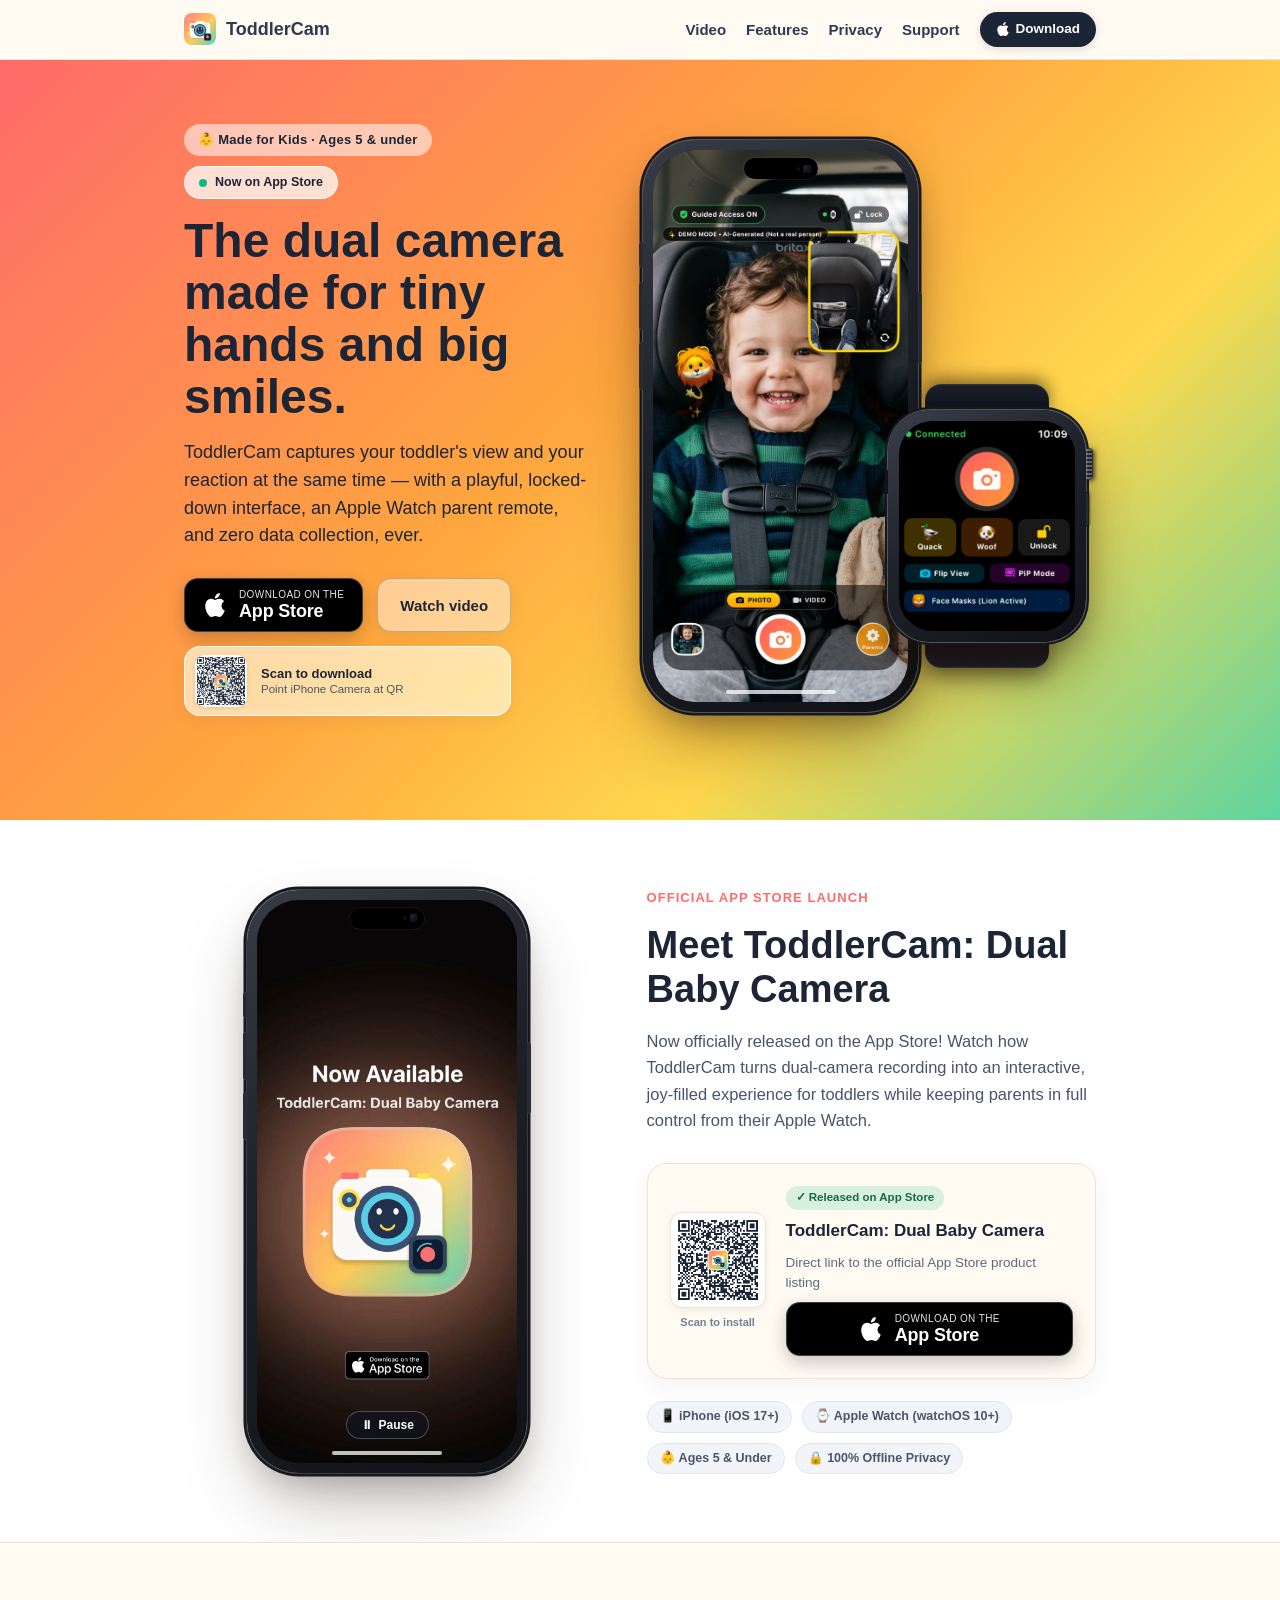
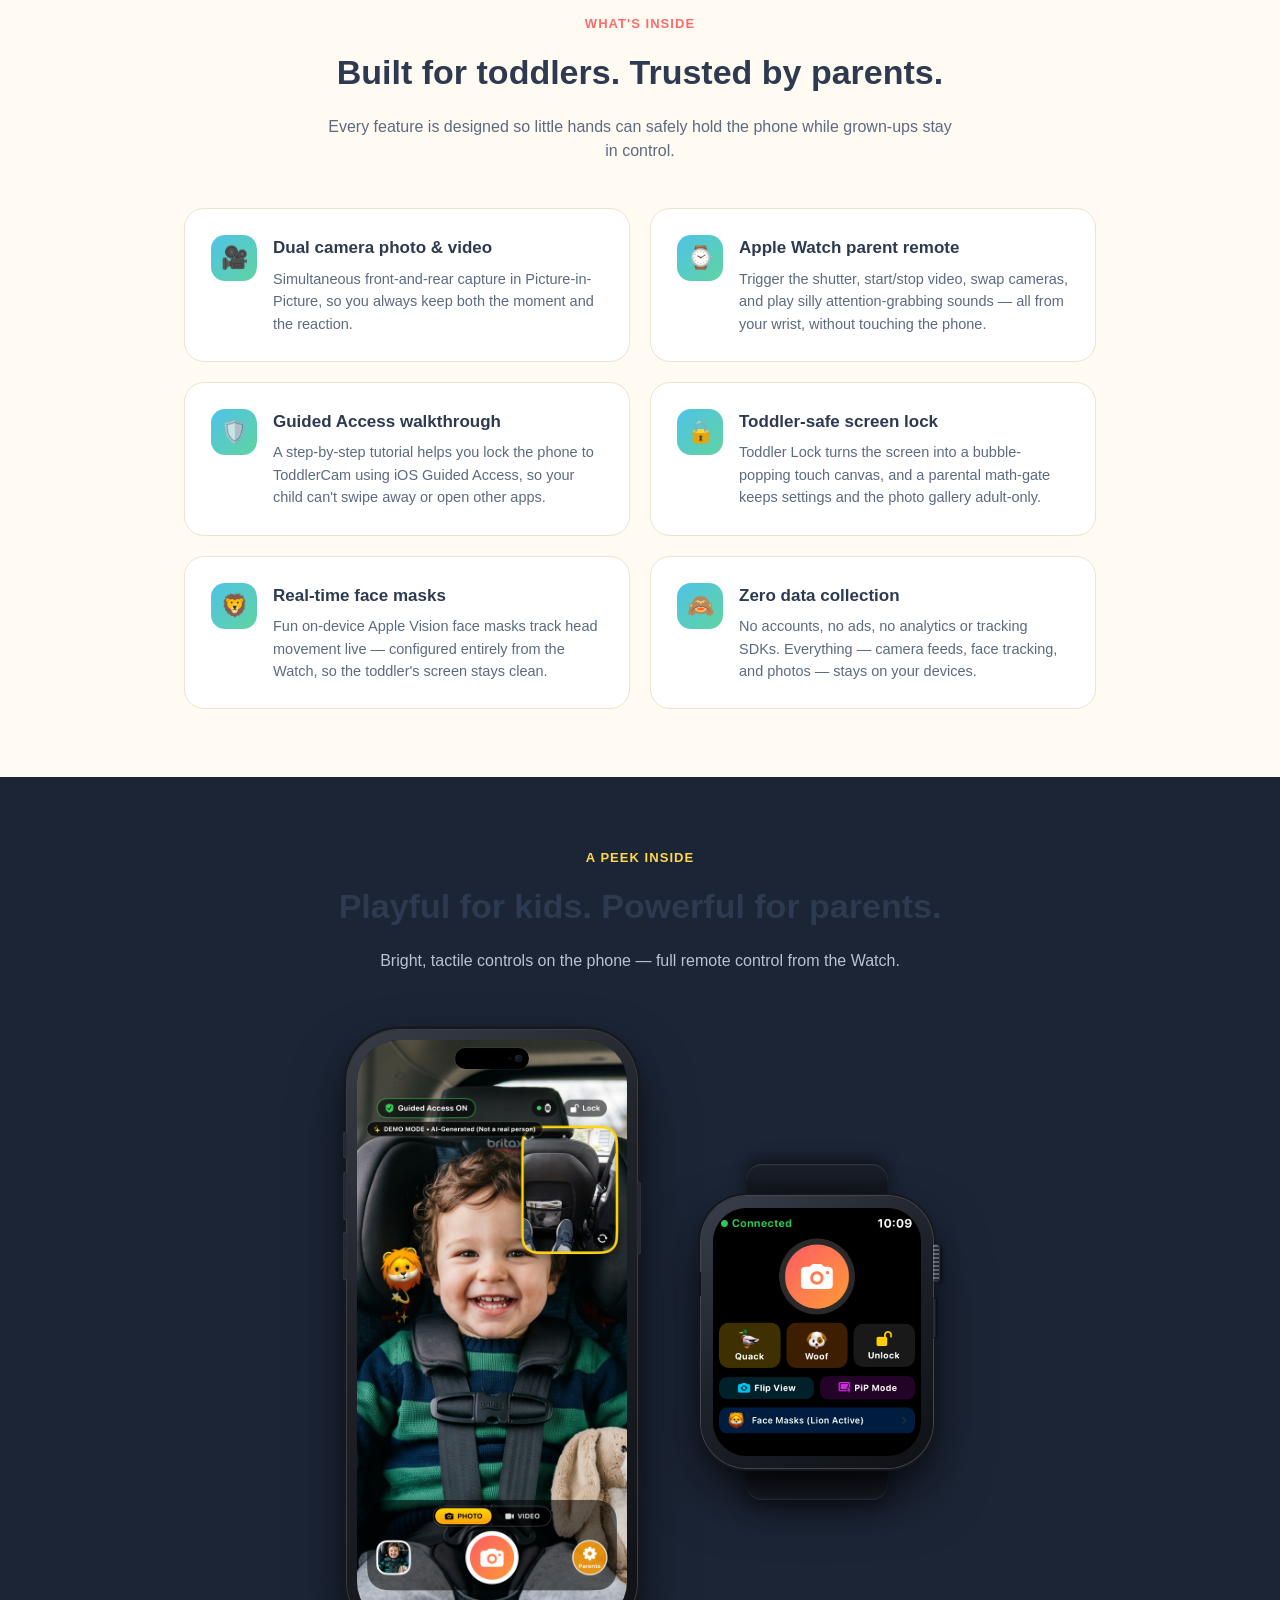
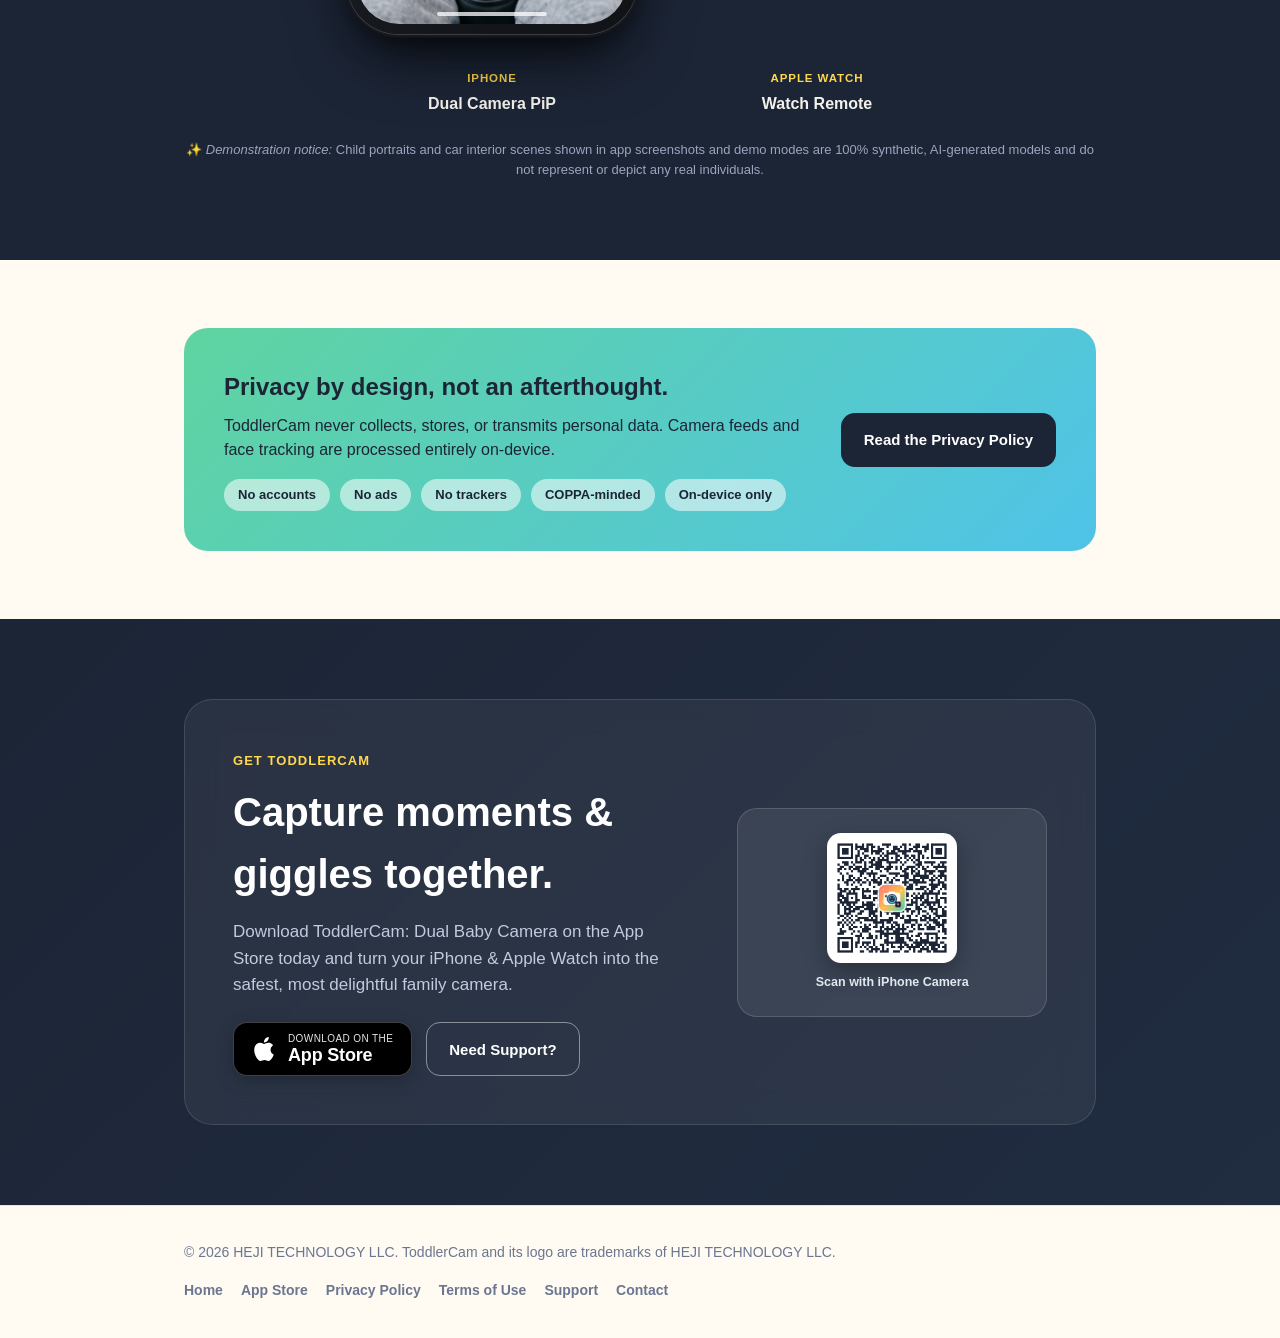
==== commit 8909d347: "fix(site): align hero CTA buttons and restore official Apple logo" ====
--- a/site/index.html
+++ b/site/index.html
@@ -22,8 +22,8 @@
       <a href="#privacy">Privacy</a>
       <a href="support.html">Support</a>
       <a class="nav-appstore-btn" href="https://apps.apple.com/us/app/toddlercam-dual-baby-camera/id6810526172" target="_blank" rel="noopener noreferrer">
-        <svg viewBox="0 0 170 170" width="14" height="14" fill="currentColor" aria-hidden="true">
-          <path d="M150.37 130.25c-2.45 5.66-5.35 10.87-8.71 15.66-4.58 6.53-8.33 11.05-11.22 13.56-4.48 4.12-9.28 6.23-14.42 6.35-3.69 0-8.14-1.05-13.32-3.18-5.19-2.12-9.97-3.17-14.34-3.17-4.58 0-9.49 1.05-14.75 3.17-5.26 2.13-9.5 3.24-12.74 3.35-4.35.13-9.16-1.9-14.42-6.08-3.7-3.08-7.61-7.85-11.73-14.3-6.52-10.15-11.45-21.73-14.78-34.76-3.33-13.02-5-24.97-5-35.84 0-14.24 3.79-25.96 11.37-35.16 7.58-9.2 16.92-13.9 28.02-14.12 5.08 0 10.7 1.45 16.85 4.35 6.16 2.9 10.1 4.41 11.83 4.54 1.52 0 5.67-1.64 12.44-4.91 6.77-3.27 12.63-4.73 17.58-4.36 13.56.73 24.38 5.6 32.48 14.61-11.74 7.15-17.47 16.9-17.2 29.25.26 9.87 4.1 18.06 11.51 24.57 7.42 6.51 16.27 10.18 26.57 11.01-2.45 7.63-5.59 15.22-9.42 22.77zM119.22 33.56c0-6.73 2.5-12.83 7.5-18.3 5-5.46 11.1-8.91 18.3-10.35.2 1.45.3 2.8.3 4.05 0 6.6-2.52 12.84-7.56 18.72s-11.23 9.38-18.54 10.51c0-1.57 0-3.11 0-4.63z"/>
+        <svg viewBox="0 0 24 24" width="14" height="14" fill="currentColor" aria-hidden="true">
+          <path d="M12.152 6.896c-.948 0-2.415-1.078-3.96-1.04-2.04.027-3.91 1.183-4.961 3.014-2.117 3.675-.546 9.103 1.519 12.09 1.013 1.454 2.208 3.09 3.792 3.039 1.52-.065 2.09-.987 3.935-.987 1.831 0 2.35.987 3.96.948 1.637-.026 2.676-1.48 3.676-2.948 1.156-1.688 1.636-3.325 1.662-3.415-.039-.013-3.182-1.221-3.22-4.857-.026-3.04 2.48-4.494 2.597-4.559-1.429-2.09-3.623-2.324-4.39-2.376-2-.156-3.675 1.09-4.61 1.09zM15.53 3.83c.843-1.012 1.4-2.427 1.245-3.83-1.207.052-2.662.805-3.532 1.818-.78.896-1.454 2.338-1.273 3.714 1.338.104 2.715-.688 3.559-1.701"/>
         </svg>
         <span>Download</span>
       </a>
@@ -50,8 +50,8 @@
       <div class="hero-download-block">
         <div class="cta-row">
           <a class="btn-appstore" href="https://apps.apple.com/us/app/toddlercam-dual-baby-camera/id6810526172" target="_blank" rel="noopener noreferrer" aria-label="Download ToddlerCam on the App Store">
-            <svg class="appstore-apple-logo" viewBox="0 0 170 170" width="22" height="22" fill="currentColor" aria-hidden="true">
-              <path d="M150.37 130.25c-2.45 5.66-5.35 10.87-8.71 15.66-4.58 6.53-8.33 11.05-11.22 13.56-4.48 4.12-9.28 6.23-14.42 6.35-3.69 0-8.14-1.05-13.32-3.18-5.19-2.12-9.97-3.17-14.34-3.17-4.58 0-9.49 1.05-14.75 3.17-5.26 2.13-9.5 3.24-12.74 3.35-4.35.13-9.16-1.9-14.42-6.08-3.7-3.08-7.61-7.85-11.73-14.3-6.52-10.15-11.45-21.73-14.78-34.76-3.33-13.02-5-24.97-5-35.84 0-14.24 3.79-25.96 11.37-35.16 7.58-9.2 16.92-13.9 28.02-14.12 5.08 0 10.7 1.45 16.85 4.35 6.16 2.9 10.1 4.41 11.83 4.54 1.52 0 5.67-1.64 12.44-4.91 6.77-3.27 12.63-4.73 17.58-4.36 13.56.73 24.38 5.6 32.48 14.61-11.74 7.15-17.47 16.9-17.2 29.25.26 9.87 4.1 18.06 11.51 24.57 7.42 6.51 16.27 10.18 26.57 11.01-2.45 7.63-5.59 15.22-9.42 22.77zM119.22 33.56c0-6.73 2.5-12.83 7.5-18.3 5-5.46 11.1-8.91 18.3-10.35.2 1.45.3 2.8.3 4.05 0 6.6-2.52 12.84-7.56 18.72s-11.23 9.38-18.54 10.51c0-1.57 0-3.11 0-4.63z"/>
+            <svg class="appstore-apple-logo" viewBox="0 0 24 24" width="22" height="22" fill="currentColor" aria-hidden="true">
+              <path d="M12.152 6.896c-.948 0-2.415-1.078-3.96-1.04-2.04.027-3.91 1.183-4.961 3.014-2.117 3.675-.546 9.103 1.519 12.09 1.013 1.454 2.208 3.09 3.792 3.039 1.52-.065 2.09-.987 3.935-.987 1.831 0 2.35.987 3.96.948 1.637-.026 2.676-1.48 3.676-2.948 1.156-1.688 1.636-3.325 1.662-3.415-.039-.013-3.182-1.221-3.22-4.857-.026-3.04 2.48-4.494 2.597-4.559-1.429-2.09-3.623-2.324-4.39-2.376-2-.156-3.675 1.09-4.61 1.09zM15.53 3.83c.843-1.012 1.4-2.427 1.245-3.83-1.207.052-2.662.805-3.532 1.818-.78.896-1.454 2.338-1.273 3.714 1.338.104 2.715-.688 3.559-1.701"/>
             </svg>
             <div class="appstore-text">
               <span class="appstore-sub">Download on the</span>
@@ -60,13 +60,13 @@
           </a>
           <a class="btn btn-outline" href="#promo">Watch video</a>
         </div>
-        <div class="hero-qr-badge">
+        <a class="hero-qr-badge" href="https://apps.apple.com/us/app/toddlercam-dual-baby-camera/id6810526172" target="_blank" rel="noopener noreferrer" aria-label="Scan or click to view ToddlerCam on the App Store">
           <img src="assets/qr-code.png" alt="Scan to download ToddlerCam on App Store" class="hero-qr-img" width="52" height="52">
           <div class="hero-qr-meta">
             <strong>Scan to download</strong>
             <span>Point iPhone Camera at QR</span>
           </div>
-        </div>
+        </a>
       </div>
     </div>
     <div class="hero-art">
@@ -156,8 +156,8 @@
             <h4>ToddlerCam: Dual Baby Camera</h4>
             <p>Direct link to the official App Store product listing</p>
             <a class="btn-appstore" href="https://apps.apple.com/us/app/toddlercam-dual-baby-camera/id6810526172" target="_blank" rel="noopener noreferrer">
-              <svg class="appstore-apple-logo" viewBox="0 0 170 170" width="22" height="22" fill="currentColor" aria-hidden="true">
-                <path d="M150.37 130.25c-2.45 5.66-5.35 10.87-8.71 15.66-4.58 6.53-8.33 11.05-11.22 13.56-4.48 4.12-9.28 6.23-14.42 6.35-3.69 0-8.14-1.05-13.32-3.18-5.19-2.12-9.97-3.17-14.34-3.17-4.58 0-9.49 1.05-14.75 3.17-5.26 2.13-9.5 3.24-12.74 3.35-4.35.13-9.16-1.9-14.42-6.08-3.7-3.08-7.61-7.85-11.73-14.3-6.52-10.15-11.45-21.73-14.78-34.76-3.33-13.02-5-24.97-5-35.84 0-14.24 3.79-25.96 11.37-35.16 7.58-9.2 16.92-13.9 28.02-14.12 5.08 0 10.7 1.45 16.85 4.35 6.16 2.9 10.1 4.41 11.83 4.54 1.52 0 5.67-1.64 12.44-4.91 6.77-3.27 12.63-4.73 17.58-4.36 13.56.73 24.38 5.6 32.48 14.61-11.74 7.15-17.47 16.9-17.2 29.25.26 9.87 4.1 18.06 11.51 24.57 7.42 6.51 16.27 10.18 26.57 11.01-2.45 7.63-5.59 15.22-9.42 22.77zM119.22 33.56c0-6.73 2.5-12.83 7.5-18.3 5-5.46 11.1-8.91 18.3-10.35.2 1.45.3 2.8.3 4.05 0 6.6-2.52 12.84-7.56 18.72s-11.23 9.38-18.54 10.51c0-1.57 0-3.11 0-4.63z"/>
+              <svg class="appstore-apple-logo" viewBox="0 0 24 24" width="22" height="22" fill="currentColor" aria-hidden="true">
+                <path d="M12.152 6.896c-.948 0-2.415-1.078-3.96-1.04-2.04.027-3.91 1.183-4.961 3.014-2.117 3.675-.546 9.103 1.519 12.09 1.013 1.454 2.208 3.09 3.792 3.039 1.52-.065 2.09-.987 3.935-.987 1.831 0 2.35.987 3.96.948 1.637-.026 2.676-1.48 3.676-2.948 1.156-1.688 1.636-3.325 1.662-3.415-.039-.013-3.182-1.221-3.22-4.857-.026-3.04 2.48-4.494 2.597-4.559-1.429-2.09-3.623-2.324-4.39-2.376-2-.156-3.675 1.09-4.61 1.09zM15.53 3.83c.843-1.012 1.4-2.427 1.245-3.83-1.207.052-2.662.805-3.532 1.818-.78.896-1.454 2.338-1.273 3.714 1.338.104 2.715-.688 3.559-1.701"/>
               </svg>
               <div class="appstore-text">
                 <span class="appstore-sub">Download on the</span>
@@ -318,8 +318,8 @@
         </p>
         <div class="download-actions">
           <a class="btn-appstore" href="https://apps.apple.com/us/app/toddlercam-dual-baby-camera/id6810526172" target="_blank" rel="noopener noreferrer" aria-label="Download ToddlerCam on the App Store">
-            <svg class="appstore-apple-logo" viewBox="0 0 170 170" width="22" height="22" fill="currentColor" aria-hidden="true">
-              <path d="M150.37 130.25c-2.45 5.66-5.35 10.87-8.71 15.66-4.58 6.53-8.33 11.05-11.22 13.56-4.48 4.12-9.28 6.23-14.42 6.35-3.69 0-8.14-1.05-13.32-3.18-5.19-2.12-9.97-3.17-14.34-3.17-4.58 0-9.49 1.05-14.75 3.17-5.26 2.13-9.5 3.24-12.74 3.35-4.35.13-9.16-1.9-14.42-6.08-3.7-3.08-7.61-7.85-11.73-14.3-6.52-10.15-11.45-21.73-14.78-34.76-3.33-13.02-5-24.97-5-35.84 0-14.24 3.79-25.96 11.37-35.16 7.58-9.2 16.92-13.9 28.02-14.12 5.08 0 10.7 1.45 16.85 4.35 6.16 2.9 10.1 4.41 11.83 4.54 1.52 0 5.67-1.64 12.44-4.91 6.77-3.27 12.63-4.73 17.58-4.36 13.56.73 24.38 5.6 32.48 14.61-11.74 7.15-17.47 16.9-17.2 29.25.26 9.87 4.1 18.06 11.51 24.57 7.42 6.51 16.27 10.18 26.57 11.01-2.45 7.63-5.59 15.22-9.42 22.77zM119.22 33.56c0-6.73 2.5-12.83 7.5-18.3 5-5.46 11.1-8.91 18.3-10.35.2 1.45.3 2.8.3 4.05 0 6.6-2.52 12.84-7.56 18.72s-11.23 9.38-18.54 10.51c0-1.57 0-3.11 0-4.63z"/>
+            <svg class="appstore-apple-logo" viewBox="0 0 24 24" width="22" height="22" fill="currentColor" aria-hidden="true">
+              <path d="M12.152 6.896c-.948 0-2.415-1.078-3.96-1.04-2.04.027-3.91 1.183-4.961 3.014-2.117 3.675-.546 9.103 1.519 12.09 1.013 1.454 2.208 3.09 3.792 3.039 1.52-.065 2.09-.987 3.935-.987 1.831 0 2.35.987 3.96.948 1.637-.026 2.676-1.48 3.676-2.948 1.156-1.688 1.636-3.325 1.662-3.415-.039-.013-3.182-1.221-3.22-4.857-.026-3.04 2.48-4.494 2.597-4.559-1.429-2.09-3.623-2.324-4.39-2.376-2-.156-3.675 1.09-4.61 1.09zM15.53 3.83c.843-1.012 1.4-2.427 1.245-3.83-1.207.052-2.662.805-3.532 1.818-.78.896-1.454 2.338-1.273 3.714 1.338.104 2.715-.688 3.559-1.701"/>
             </svg>
             <div class="appstore-text">
               <span class="appstore-sub">Download on the</span>
--- a/site/styles.css
+++ b/site/styles.css
@@ -113,7 +113,7 @@
   align-items: center;
 }
 
-@media (max-width: 720px) {
+@media (max-width: 840px) {
   .hero .wrap { grid-template-columns: 1fr; text-align: center; }
   .hero-art { order: -1; margin: 0 auto; }
 }
@@ -142,14 +142,15 @@
   margin: 0 0 28px;
 }
 
-@media (max-width: 720px) {
+@media (max-width: 840px) {
   .hero p.lead { margin-left: auto; margin-right: auto; }
 }
 
 .hero-download-block {
-  display: flex;
+  display: inline-flex;
   flex-direction: column;
-  gap: 16px;
+  align-items: flex-start;
+  gap: 14px;
   margin-bottom: 20px;
 }
 
@@ -160,21 +161,35 @@
   align-items: center;
 }
 
-@media (max-width: 720px) {
-  .hero-download-block { align-items: center; }
-  .cta-row { justify-content: center; }
+@media (max-width: 840px) {
+  .hero-download-block {
+    display: flex;
+    align-items: center;
+    width: 100%;
+    max-width: 360px;
+    margin-left: auto;
+    margin-right: auto;
+  }
+  .cta-row {
+    justify-content: center;
+    width: 100%;
+  }
 }
 
 .btn {
   display: inline-flex;
   align-items: center;
+  justify-content: center;
   gap: 8px;
-  padding: 13px 22px;
+  height: 54px;
+  padding: 0 22px;
   border-radius: 14px;
   font-weight: 700;
   font-size: 15px;
+  line-height: 1;
   text-decoration: none;
-  border: 2px solid transparent;
+  border: 1.5px solid transparent;
+  box-sizing: border-box;
   transition: transform 0.15s ease, background 0.15s ease, box-shadow 0.15s ease;
 }
 
@@ -185,28 +200,33 @@
 .btn-dark:hover { background: #10151f; color: #fff; transform: translateY(-1px); }
 
 .btn-outline {
-  background: rgba(255, 255, 255, 0.4);
+  background: rgba(255, 255, 255, 0.45);
   color: var(--navy-deep);
-  border-color: rgba(46, 58, 80, 0.3);
+  border-color: rgba(46, 58, 80, 0.28);
+  box-shadow: 0 4px 14px rgba(46, 58, 80, 0.08);
 }
 .btn-outline:hover {
-  background: rgba(255, 255, 255, 0.7);
+  background: rgba(255, 255, 255, 0.75);
   color: var(--navy-deep);
   transform: translateY(-1px);
+  box-shadow: 0 6px 18px rgba(46, 58, 80, 0.12);
 }
 
 /* App Store Badge Button */
 .btn-appstore {
   display: inline-flex;
   align-items: center;
+  justify-content: center;
   gap: 12px;
+  height: 54px;
   background: #000000;
   color: #ffffff !important;
   border: 1px solid rgba(255, 255, 255, 0.25);
   border-radius: 14px;
-  padding: 10px 18px;
+  padding: 0 18px;
   text-decoration: none;
   box-shadow: 0 6px 18px rgba(0, 0, 0, 0.22);
+  box-sizing: border-box;
   transition: transform 0.15s ease, box-shadow 0.15s ease, background 0.15s ease;
   user-select: none;
 }
@@ -249,16 +269,25 @@
 
 /* Hero QR Badge */
 .hero-qr-badge {
-  display: inline-flex;
-  align-items: center;
-  gap: 12px;
+  display: flex;
+  align-items: center;
+  gap: 14px;
   background: rgba(255, 255, 255, 0.65);
   backdrop-filter: saturate(180%) blur(12px);
   border: 1px solid rgba(255, 255, 255, 0.85);
   border-radius: 16px;
   padding: 8px 16px 8px 10px;
-  width: fit-content;
+  width: 100%;
+  box-sizing: border-box;
   box-shadow: 0 4px 16px rgba(46, 58, 80, 0.08);
+  text-decoration: none;
+  transition: transform 0.15s ease, background 0.15s ease, box-shadow 0.15s ease;
+}
+
+.hero-qr-badge:hover {
+  background: rgba(255, 255, 255, 0.85);
+  transform: translateY(-1px);
+  box-shadow: 0 6px 20px rgba(46, 58, 80, 0.12);
 }
 
 .hero-qr-badge img {
@@ -1270,10 +1299,11 @@
 .btn-outline-white {
   background: transparent;
   color: #ffffff;
-  border: 2px solid rgba(255, 255, 255, 0.4);
+  border-color: rgba(255, 255, 255, 0.45);
 }
 .btn-outline-white:hover {
   background: rgba(255, 255, 255, 0.15);
   border-color: #ffffff;
   color: #ffffff;
-}
+  transform: translateY(-1px);
+}
